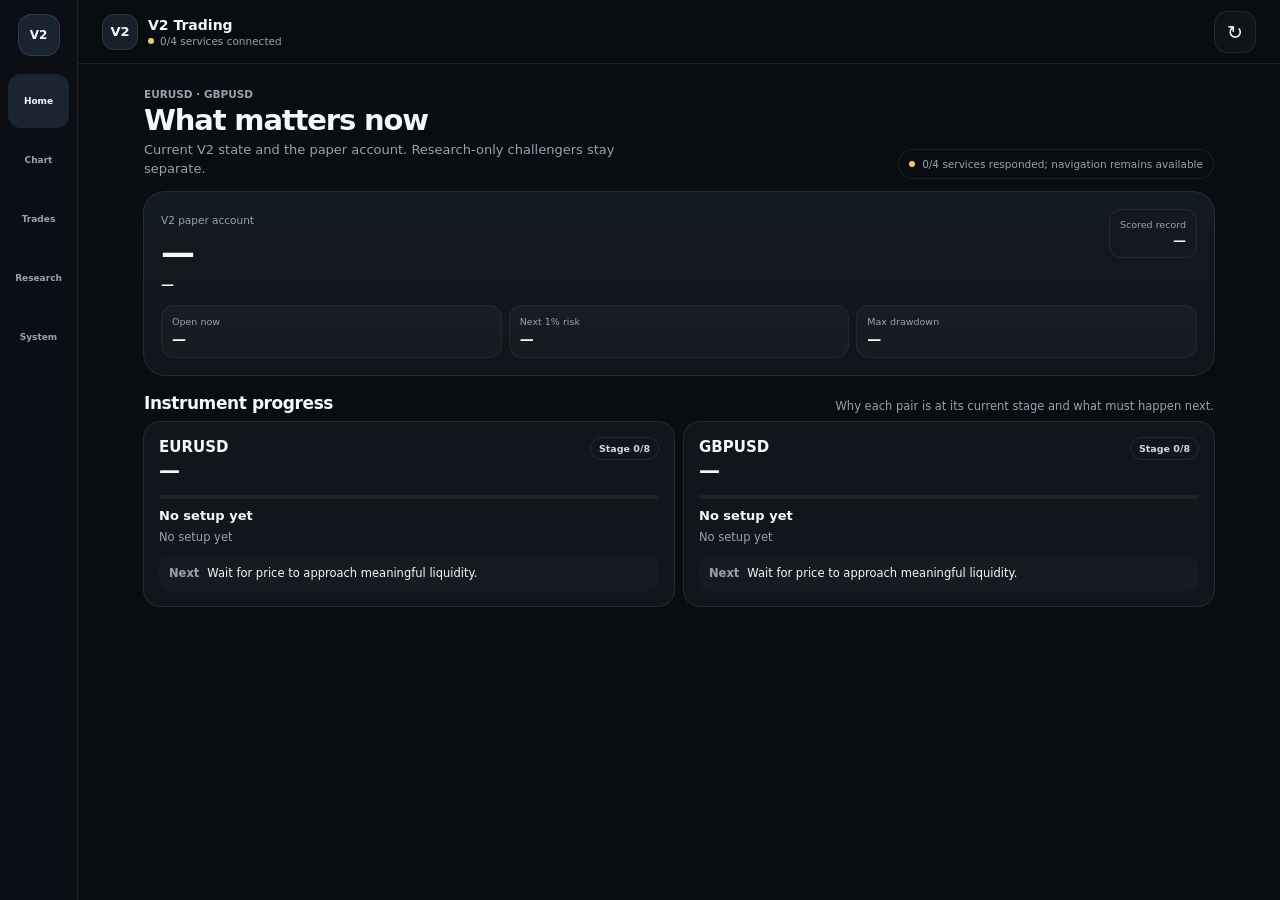
==== web/app-v3.html @ 28848e50 "Add Trades-first resilient app preview" ====
<!doctype html>
<html lang="en">
<head>
<meta charset="utf-8">
<meta name="viewport" content="width=device-width,initial-scale=1,viewport-fit=cover">
<meta name="theme-color" content="#090c10">
<meta name="description" content="V2 paper-trading research workspace for EURUSD and GBPUSD.">
<title>V2 Trading</title>
<link rel="stylesheet" href="/web/app-v3.css">
</head>
<body>
<div class="app">
<aside class="side"><div class="sideLogo">V2</div><nav class="sideNav"><button class="sideBtn active" data-view="home">Home</button><button class="sideBtn" data-view="chart">Chart</button><button class="sideBtn" data-view="trades">Trades</button><button class="sideBtn" data-view="research">Research</button><button class="sideBtn" data-view="system">System</button></nav></aside>
<div class="main">
<header class="top"><div class="brand"><div class="logo">V2</div><div class="brandText"><b>V2 Trading</b><span><i class="liveDot" id="topDot"></i><span id="topStatus">Connecting live data</span></span></div></div><button class="refresh" id="refresh" type="button" aria-label="Refresh live data">↻</button></header>
<main class="wrap">
<section class="view active" id="home">
  <div class="pageHead"><div><div class="pageKicker">EURUSD · GBPUSD</div><h1>What matters now</h1><p>Current V2 state and the paper account. Research-only challengers stay separate.</p></div><div class="healthPill"><i class="liveDot" id="homeDot"></i><span id="healthText">Live data loading in background</span></div></div>
  <article class="accountHero"><div class="accountTop"><div><small>V2 paper account</small><div class="balance" id="balance">—</div><div class="accountPnl" id="pnl">—</div></div><div class="record"><span>Scored record</span><b id="record">—</b></div></div><div class="accountGrid"><div><span>Open now</span><b id="openNow">—</b></div><div><span>Next 1% risk</span><b id="riskNext">—</b></div><div><span>Max drawdown</span><b id="drawdown">—</b></div></div></article>
  <section class="section"><div class="sectionHead"><h2>Instrument progress</h2><p>Why each pair is at its current stage and what must happen next.</p></div><div class="pairGrid"><article class="pairCard" id="EURUSDHome"><div class="empty">EURUSD loading…</div></article><article class="pairCard" id="GBPUSDHome"><div class="empty">GBPUSD loading…</div></article></div></section>
</section>
<section class="view" id="chart">
  <div class="pageHead"><div><div class="pageKicker">Visual verification</div><h1>Chart</h1><p>TradingView loads only after this tab is opened, so it cannot freeze the rest of the app.</p></div><div class="filters"><button class="filter active" data-chart-pair="EURUSD">EURUSD</button><button class="filter" data-chart-pair="GBPUSD">GBPUSD</button></div></div>
  <div class="chartShell"><div class="chartBar"><b id="chartTitle">EURUSD · 15 minute</b><span>Visual audit only · not broker execution truth</span></div><div id="chartHost" class="chartLoading">Chart is isolated from the V2 interface.</div></div>
</section>
<section class="view" id="trades">
  <div class="pageHead"><div><div class="pageKicker">Paper trading</div><h1>Trades</h1><p>Results first, then timing, setup quality and the exact frozen geometry behind each entry.</p></div></div>
  <div class="tradeSummary"><div><span>Balance</span><b id="tradeBalance">—</b></div><div><span>Realised P&amp;L</span><b id="tradePnl">—</b></div><div><span>Open trades</span><b id="tradeOpen">—</b></div><div><span>Plans waiting</span><b id="plansWaiting">—</b></div></div>
  <section class="section"><div class="sectionHead"><h2>Current instrument progress</h2><p>POI, entry, SL and TP appear once a plan is frozen.</p></div><div class="pairGrid"><article class="pairCard" id="EURUSDTrade"><div class="empty">EURUSD loading…</div></article><article class="pairCard" id="GBPUSDTrade"><div class="empty">GBPUSD loading…</div></article></div></section>
  <section class="section"><div class="journalHead"><div><h2>Trades actually taken</h2><span id="qualitySummary">Quality summary loading…</span></div><div class="filterGroups"><div class="filters"><button class="filter active" data-pair-filter="ALL">All pairs</button><button class="filter" data-pair-filter="EURUSD">EURUSD</button><button class="filter" data-pair-filter="GBPUSD">GBPUSD</button></div><div class="filters"><button class="filter active" data-quality-filter="ALL">All quality</button><button class="filter" data-quality-filter="clean">Clean</button><button class="filter" data-quality-filter="weakened">Weakened</button><button class="filter" data-quality-filter="extended">Extended</button><button class="filter" data-quality-filter="longtail">Long-tail</button></div></div></div><div id="tradeList" class="tradeList"><div class="empty">Trade journal loading in background…</div></div></section>
</section>
<section class="view" id="research">
  <div class="pageHead"><div><div class="pageKicker">Evidence boundary</div><h1>Research</h1><p>V2 baseline stays frozen. V3.4/V3.5 context loads separately and cannot affect navigation or paper P&amp;L.</p></div></div>
  <div class="researchGrid"><article><span>V2 baseline</span><h3>Sweep → BOS → fresh POI → midpoint</h3><p>Canonical paper trades remain at 1% risk with frozen entry, stop and 2.5R target rules.</p></article><article><span>V3.4</span><h3>Market-map context only</h3><p>Higher-timeframe and liquidity context can explain a setup but does not veto V2.</p></article><article><span>V3.5</span><h3>Shadow challenger only</h3><p>Trend-candle and breakout-retest research remains outside the V2 account.</p></article><article><span>Execution</span><h3>Research evidence, not broker fills</h3><p>Public BID/ASK checks can add evidence without rewriting canonical paper results.</p></article></div>
  <div id="researchLive" class="section"><div class="empty">Live V3.5 data will load only when Research is opened.</div></div>
  <section class="section"><div class="sectionHead"><h2>Live baseline state</h2><p>The same V2 state used on Home.</p></div><div class="pairGrid"><article class="pairCard" id="EURUSDResearch"><div class="empty">EURUSD loading…</div></article><article class="pairCard" id="GBPUSDResearch"><div class="empty">GBPUSD loading…</div></article></div></section>
</section>
<section class="view" id="system">
  <div class="pageHead"><div><div class="pageKicker">Reliability</div><h1>System</h1><p>Navigation is local. Each live service has a timeout and may fail independently.</p></div></div>
  <div id="services" class="services"><div class="service"><span>UI + navigation</span><b class="ok">READY</b></div><div class="service"><span>Live services</span><b>Checking…</b></div></div>
  <a class="fallback" href="/web/recovery-stable">Open stable recovery fallback</a>
</section>
</main>
<nav class="bottom"><button class="nav active" data-view="home">Home</button><button class="nav" data-view="chart">Chart</button><button class="nav" data-view="trades">Trades</button><button class="nav" data-view="research">Research</button><button class="nav" data-view="system">System</button></nav>
</div></div>
<script>
(()=>{const $$=s=>[...document.querySelectorAll(s)];function view(id){$$('.view').forEach(v=>v.classList.toggle('active',v.id===id));$$('[data-view]').forEach(b=>b.classList.toggle('active',b.dataset.view===id));window.scrollTo(0,0);window.dispatchEvent(new CustomEvent('v2:view',{detail:{id}}))}$$('[data-view]').forEach(b=>b.addEventListener('click',()=>view(b.dataset.view)));window.v2SetView=view})();
</script>
<script defer src="/web/app-v3.js"></script>
</body>
</html>
---- web/app-v3.css ----
:root{--bg:#090c10;--surface:#11161c;--surface2:#171d25;--line:rgba(255,255,255,.085);--text:#f5f7fa;--muted:#98a2af;--accent:#8dbaff;--accentSoft:rgba(141,186,255,.12);--good:#8ee0b0;--bad:#ffaaa4;--warn:#f1c77a}
*{box-sizing:border-box}html,body{margin:0;min-height:100%;background:var(--bg);color:var(--text);font-family:Inter,system-ui,-apple-system,BlinkMacSystemFont,"Segoe UI",sans-serif;-webkit-font-smoothing:antialiased}button{font:inherit}.app{min-height:100dvh}.side{display:none}.main{min-width:0}.top{position:sticky;top:0;z-index:40;height:64px;display:flex;align-items:center;justify-content:space-between;padding:0 14px;background:rgba(9,12,16,.94);border-bottom:1px solid var(--line);backdrop-filter:blur(18px)}.brand{display:flex;align-items:center;gap:10px}.logo,.sideLogo{display:grid;place-items:center;background:var(--accentSoft);border:1px solid rgba(141,186,255,.16);font-weight:800}.logo{width:36px;height:36px;border-radius:12px;font-size:13px}.brandText b{display:block;font-size:14px}.brandText>span{display:flex;align-items:center;gap:6px;color:var(--muted);font-size:10.5px;margin-top:2px}.liveDot{width:6px;height:6px;border-radius:50%;background:var(--warn);display:inline-block}.liveDot.ok{background:var(--good)}.refresh{width:42px;height:42px;border:1px solid var(--line);border-radius:13px;background:rgba(255,255,255,.035);color:var(--text);cursor:pointer;font-size:19px}.refresh:disabled{opacity:.45}.wrap{width:min(1120px,100%);margin:auto;padding:16px 13px 92px}.view{display:none}.view.active{display:block}.pageHead{display:flex;align-items:end;justify-content:space-between;gap:16px;margin:2px 1px 12px}.pageHead h1{font-size:25px;line-height:1.08;letter-spacing:-.04em;margin:0}.pageHead p{margin:5px 0 0;color:var(--muted);font-size:13px;line-height:1.45;max-width:64ch}.pageKicker{color:var(--muted);font-size:10.5px;font-weight:650;margin-bottom:5px}.healthPill{display:flex;align-items:center;gap:7px;border:1px solid var(--line);border-radius:999px;padding:8px 10px;color:var(--muted);font-size:10.5px;white-space:nowrap}.accountHero{padding:17px;border:1px solid var(--line);border-radius:22px;background:linear-gradient(180deg,#141a21,#10151b)}.accountTop{display:flex;align-items:flex-start;justify-content:space-between;gap:12px}.accountHero small{color:var(--muted);font-size:10.5px}.balance{font-size:34px;font-weight:780;letter-spacing:-.05em;margin-top:4px}.accountPnl{font-size:13px;font-weight:700;margin-top:5px}.good{color:var(--good)!important}.bad{color:var(--bad)!important}.record{padding:9px 10px;border:1px solid var(--line);border-radius:12px;text-align:right}.record span,.accountGrid span,.tradeSummary span{display:block;color:var(--muted);font-size:9.5px}.record b{display:block;font-size:13px;margin-top:3px}.accountGrid,.tradeSummary{display:grid;grid-template-columns:repeat(3,1fr);gap:7px;margin-top:13px}.tradeSummary{grid-template-columns:repeat(4,1fr);margin-top:0}.accountGrid>div,.tradeSummary>div{padding:10px;border:1px solid rgba(255,255,255,.055);border-radius:13px;background:rgba(255,255,255,.028)}.accountGrid b,.tradeSummary b{display:block;margin-top:4px;font-size:14px}.section{margin-top:17px}.sectionHead,.journalHead{display:flex;align-items:end;justify-content:space-between;gap:14px;margin:0 1px 8px}.sectionHead h2,.journalHead h2{font-size:17px;letter-spacing:-.025em;margin:0}.sectionHead p,.journalHead>div>span{margin:0;color:var(--muted);font-size:11.5px}.pairGrid,.researchGrid,.services{display:grid;grid-template-columns:1fr 1fr;gap:8px}.pairCard,.researchGrid article,.service{border:1px solid var(--line);border-radius:17px;background:var(--surface)}.pairCard{padding:15px}.pairTop{display:flex;justify-content:space-between;gap:10px;align-items:flex-start}.pairTop strong{font-size:15px}.pairPrice{font-size:21px;font-weight:680;letter-spacing:-.025em;margin-top:3px;font-variant-numeric:tabular-nums}.stageBadge{font-size:9.5px;font-weight:700;color:#d3d8df;padding:5px 8px;border-radius:999px;border:1px solid var(--line);white-space:nowrap}.stageBadge.active{background:var(--accentSoft);border-color:rgba(141,186,255,.2)}.stageTrack{height:4px;border-radius:999px;background:rgba(255,255,255,.055);overflow:hidden;margin:12px 0 9px}.stageTrack i{display:block;height:100%;background:var(--accent)}.stageName{font-size:13px;font-weight:700}.pairCard p{color:var(--muted);font-size:11.5px;line-height:1.48;margin:6px 0 0}.next{display:grid;grid-template-columns:auto 1fr;gap:8px;margin-top:10px;padding:9px 10px;border-radius:12px;background:rgba(255,255,255,.025);font-size:11.5px;line-height:1.45}.next b{color:var(--muted)}.levels{display:grid;grid-template-columns:repeat(4,minmax(0,1fr));gap:6px;margin-top:10px;padding-top:10px;border-top:1px solid var(--line)}.levels>div{padding:8px;border-radius:10px;background:rgba(255,255,255,.025);min-width:0}.levels span,.detailGrid span,.timeline span,.geometry span{display:block;color:var(--muted);font-size:8.5px;text-transform:uppercase;letter-spacing:.04em}.levels b,.detailGrid b,.timeline b,.geometry b{display:block;font-size:10.5px;margin-top:3px;overflow:hidden;text-overflow:ellipsis;white-space:nowrap}.filters{display:flex;gap:6px;overflow:auto}.filter{border:1px solid var(--line);background:rgba(255,255,255,.025);color:var(--muted);border-radius:999px;padding:7px 10px;font-size:10.5px;font-weight:650;white-space:nowrap;cursor:pointer}.filter.active{background:var(--accentSoft);border-color:rgba(141,186,255,.22);color:var(--text)}.filterGroups{display:grid;gap:6px;justify-items:end}.tradeList{display:grid;gap:8px}.tradeCard{border:1px solid var(--line);border-radius:17px;background:var(--surface);overflow:hidden}.tradeCard>summary{list-style:none;cursor:pointer;display:grid;grid-template-columns:minmax(0,1.2fr) minmax(150px,.75fr) auto;gap:12px;align-items:center;padding:13px 14px}.tradeCard>summary::-webkit-details-marker{display:none}.tradeTitle{display:flex;align-items:center;gap:6px;flex-wrap:wrap}.tradeTitle strong{font-size:13.5px}.direction{padding:3px 6px;border-radius:7px;background:rgba(255,255,255,.05);font-size:8.5px;font-weight:750}.qchip{padding:3px 6px;border-radius:999px;font-size:8.5px;font-weight:700;border:1px solid var(--line);color:var(--muted)}.qchip.clean{color:var(--good);background:rgba(142,224,176,.08)}.qchip.weakened{color:var(--warn);background:rgba(241,199,122,.08)}.qchip.extended{color:#b7c9e8;background:rgba(141,186,255,.08)}.qchip.longtail{color:#ddb6ff;background:rgba(201,141,255,.08)}.tradeWhen{margin-top:5px;color:var(--muted);font-size:10.5px}.tradeDur{display:flex;gap:12px}.tradeDur span{color:var(--muted);font-size:9px}.tradeDur b{display:block;color:var(--text);font-size:10.5px;margin-top:3px}.tradeResult{text-align:right;font-size:17px;font-weight:780;white-space:nowrap}.tradeResult small{display:block;margin-top:3px;color:var(--muted);font-size:9.5px;font-weight:600}.tradeBody{padding:12px 13px 13px;border-top:1px solid var(--line);background:rgba(0,0,0,.08)}.timeline,.geometry{display:grid;grid-template-columns:1fr auto 1fr auto 1fr;gap:8px;align-items:center;padding:9px 10px;border-radius:12px;background:rgba(255,255,255,.025)}.geometry{grid-template-columns:1.2fr auto 1fr auto .9fr auto .9fr;margin-top:7px}.timeline i,.geometry i{font-style:normal;color:var(--muted);font-size:11px}.detailGrid{display:grid;grid-template-columns:repeat(6,1fr);gap:6px;margin-top:7px}.detailGrid>div{padding:8px;border-radius:10px;background:rgba(255,255,255,.025);min-width:0}.qualityNote{margin-top:8px;color:var(--muted);font-size:10.5px;line-height:1.5}.qualityNote b{color:var(--text)}.empty{padding:20px;border:1px dashed var(--line);border-radius:15px;color:var(--muted);font-size:12px;text-align:center}.chartShell{border:1px solid var(--line);border-radius:18px;overflow:hidden;background:var(--surface)}.chartBar{display:flex;align-items:center;justify-content:space-between;gap:10px;padding:11px 12px;border-bottom:1px solid var(--line)}.chartBar b{font-size:12.5px}.chartBar span{font-size:9.5px;color:var(--muted)}.chartHost,.chartLoading{min-height:420px}.chartLoading{display:grid;place-items:center;color:var(--muted);font-size:12px}.chartFrame{width:100%;height:min(68vh,620px);min-height:420px;border:0;display:block}.researchGrid article{padding:14px}.researchGrid span{font-size:9.5px;color:var(--muted);font-weight:650}.researchGrid h3{font-size:14px;margin:6px 0 5px}.researchGrid p{margin:0;color:var(--muted);font-size:11.5px;line-height:1.5}.researchLiveCard{display:flex;justify-content:space-between;gap:14px;padding:14px;border:1px solid var(--line);border-radius:16px;background:var(--surface)}.researchLiveCard span{color:var(--muted);font-size:9.5px}.researchLiveCard strong{display:block;font-size:14px;margin-top:4px}.researchLiveCard p{color:var(--muted);font-size:11.5px;line-height:1.45;margin:5px 0 0}.researchFacts{display:grid;grid-template-columns:auto auto;gap:4px 8px;align-content:start}.researchFacts b{font-size:11px}.researchFacts span{font-size:9px}.service{display:flex;align-items:center;justify-content:space-between;gap:10px;padding:12px}.service span{font-size:11px}.service b{font-size:10px;color:var(--muted)}.service b.ok{color:var(--good)}.service b.bad{color:var(--bad)}.fallback{display:block;margin-top:12px;padding:11px 12px;text-align:center;text-decoration:none;color:#d3d8df;border:1px solid var(--line);border-radius:13px;background:rgba(255,255,255,.025);font-size:11.5px}.bottom{position:fixed;z-index:50;left:0;right:0;bottom:0;display:grid;grid-template-columns:repeat(5,1fr);padding:7px 7px calc(7px + env(safe-area-inset-bottom));background:rgba(9,12,16,.97);border-top:1px solid var(--line)}.nav{min-height:49px;border:0;border-radius:12px;background:transparent;color:var(--muted);font-size:10px;font-weight:650}.nav.active{background:var(--accentSoft);color:var(--text)}
@media(max-width:720px){.pageHead{display:block}.healthPill{display:inline-flex;margin-top:8px}.pairGrid,.researchGrid,.services{grid-template-columns:1fr}.sectionHead,.journalHead{display:block}.sectionHead p{margin-top:3px}.journalHead>div>span{display:block;margin-top:3px}.filterGroups{justify-items:start;margin-top:8px}.tradeSummary{grid-template-columns:repeat(2,1fr)}.levels{grid-template-columns:repeat(2,1fr)}.tradeCard>summary{grid-template-columns:minmax(0,1fr) auto;gap:8px}.tradeDur{grid-column:1/-1;grid-row:2}.tradeResult{grid-column:2;grid-row:1}.timeline{grid-template-columns:1fr auto 1fr auto 1fr}.geometry{grid-template-columns:1fr 1fr;gap:6px}.geometry i{display:none}.detailGrid{grid-template-columns:repeat(2,1fr)}.accountGrid{grid-template-columns:repeat(3,1fr)}.researchLiveCard{display:block}.researchFacts{margin-top:10px}.chartFrame,.chartHost,.chartLoading{min-height:380px;height:62vh}}
@media(min-width:900px){.app{display:grid;grid-template-columns:78px minmax(0,1fr)}.side{display:flex;position:sticky;top:0;height:100dvh;flex-direction:column;align-items:center;padding:14px 8px;border-right:1px solid var(--line);background:rgba(12,16,21,.96)}.sideLogo{width:42px;height:42px;border-radius:14px;font-size:12px;margin-bottom:18px}.sideNav{display:grid;gap:5px;width:100%}.sideBtn{min-height:54px;border:0;border-radius:13px;background:transparent;color:var(--muted);font-size:9px;font-weight:650}.sideBtn.active{background:var(--accentSoft);color:var(--text)}.bottom{display:none}.top{padding:0 24px}.wrap{padding:22px 24px 38px}.pageHead h1{font-size:29px}}
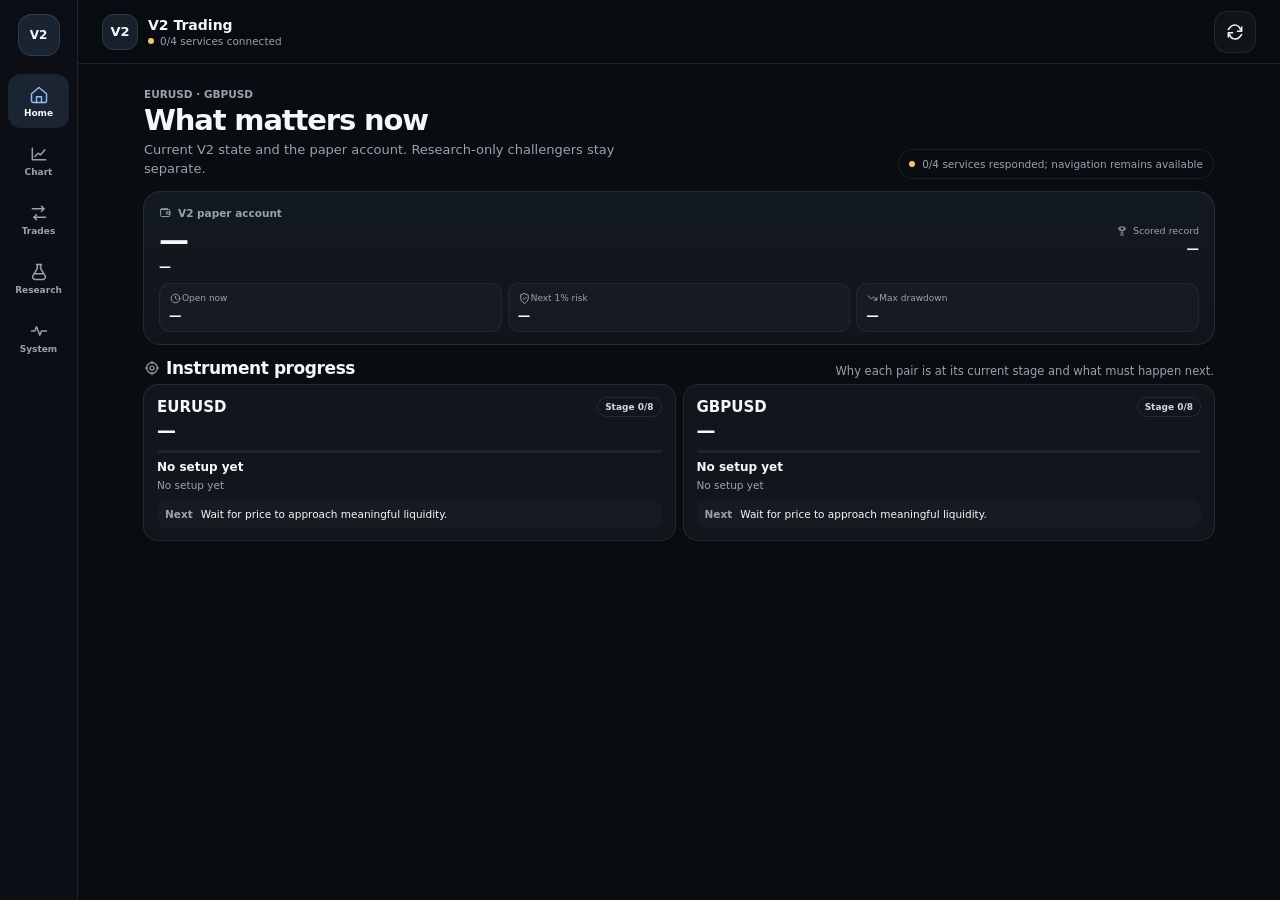
==== commit c98092e3: "Add local SVG icon system and compact overview structure" ====
--- a/web/app-v3.html
+++ b/web/app-v3.html
@@ -7,17 +7,41 @@
 <meta name="description" content="V2 paper-trading research workspace for EURUSD and GBPUSD.">
 <title>V2 Trading</title>
 <link rel="stylesheet" href="/web/app-v3.css">
+<link rel="stylesheet" href="/web/app-polish-v1.css">
 </head>
 <body>
+<svg class="uiSprite" aria-hidden="true">
+  <symbol id="i-home" viewBox="0 0 24 24"><path d="M3 10.5 12 3l9 7.5v8.25A2.25 2.25 0 0 1 18.75 21H5.25A2.25 2.25 0 0 1 3 18.75Z"/><path d="M9 21v-7h6v7"/></symbol>
+  <symbol id="i-chart" viewBox="0 0 24 24"><path d="M4 5v14h16"/><path d="m7 15 4-4 3 2 5-6"/></symbol>
+  <symbol id="i-trades" viewBox="0 0 24 24"><path d="M4 7h14"/><path d="m15 4 3 3-3 3"/><path d="M20 17H6"/><path d="m9 14-3 3 3 3"/></symbol>
+  <symbol id="i-research" viewBox="0 0 24 24"><path d="M9 3h6"/><path d="M10 3v5l-5.2 8.4A3 3 0 0 0 7.35 21h9.3a3 3 0 0 0 2.55-4.6L14 8V3"/><path d="M7.5 14h9"/></symbol>
+  <symbol id="i-system" viewBox="0 0 24 24"><path d="M3 12h4l2-5 4 10 2-5h6"/></symbol>
+  <symbol id="i-refresh" viewBox="0 0 24 24"><path d="M20 6v5h-5"/><path d="M4 18v-5h5"/><path d="M18.5 9A7 7 0 0 0 6.2 6.2L4 9"/><path d="M5.5 15a7 7 0 0 0 12.3 2.8L20 15"/></symbol>
+  <symbol id="i-wallet" viewBox="0 0 24 24"><path d="M4 6.5h14a2 2 0 0 1 2 2v9a2 2 0 0 1-2 2H5a2 2 0 0 1-2-2V7a2 2 0 0 1 2-2h11"/><path d="M15 11h5v4h-5a2 2 0 0 1 0-4Z"/></symbol>
+  <symbol id="i-record" viewBox="0 0 24 24"><path d="M8 4h8v3a4 4 0 0 1-8 0Z"/><path d="M8 6H5v1a4 4 0 0 0 4 4M16 6h3v1a4 4 0 0 1-4 4M12 11v5M9 20h6M10 16h4"/></symbol>
+  <symbol id="i-open" viewBox="0 0 24 24"><circle cx="12" cy="12" r="8"/><path d="M12 8v4l3 2"/></symbol>
+  <symbol id="i-shield" viewBox="0 0 24 24"><path d="m12 3 7 3v5c0 4.5-2.8 7.7-7 10-4.2-2.3-7-5.5-7-10V6Z"/><path d="m9.5 12 1.7 1.7 3.6-3.9"/></symbol>
+  <symbol id="i-down" viewBox="0 0 24 24"><path d="m4 7 6 6 4-4 6 6"/><path d="M20 10v5h-5"/></symbol>
+  <symbol id="i-target" viewBox="0 0 24 24"><circle cx="12" cy="12" r="8"/><circle cx="12" cy="12" r="3"/><path d="M12 2v3M12 19v3M2 12h3M19 12h3"/></symbol>
+  <symbol id="i-profit" viewBox="0 0 24 24"><path d="m4 17 6-6 4 4 6-7"/><path d="M16 8h4v4"/></symbol>
+  <symbol id="i-hourglass" viewBox="0 0 24 24"><path d="M7 3h10M7 21h10"/><path d="M8 3c0 4 2 5 4 7-2 2-4 3-4 7M16 3c0 4-2 5-4 7 2 2 4 3 4 7"/></symbol>
+  <symbol id="i-external" viewBox="0 0 24 24"><path d="M14 5h5v5M19 5l-8 8"/><path d="M10 6H6a2 2 0 0 0-2 2v10a2 2 0 0 0 2 2h10a2 2 0 0 0 2-2v-4"/></symbol>
+</svg>
 <div class="app">
-<aside class="side"><div class="sideLogo">V2</div><nav class="sideNav"><button class="sideBtn active" data-view="home">Home</button><button class="sideBtn" data-view="chart">Chart</button><button class="sideBtn" data-view="trades">Trades</button><button class="sideBtn" data-view="research">Research</button><button class="sideBtn" data-view="system">System</button></nav></aside>
+<aside class="side"><div class="sideLogo">V2</div><nav class="sideNav">
+  <button class="sideBtn active" data-view="home"><svg class="uiIcon" aria-hidden="true"><use href="#i-home"/></svg><span class="sideLabel">Home</span></button>
+  <button class="sideBtn" data-view="chart"><svg class="uiIcon" aria-hidden="true"><use href="#i-chart"/></svg><span class="sideLabel">Chart</span></button>
+  <button class="sideBtn" data-view="trades"><svg class="uiIcon" aria-hidden="true"><use href="#i-trades"/></svg><span class="sideLabel">Trades</span></button>
+  <button class="sideBtn" data-view="research"><svg class="uiIcon" aria-hidden="true"><use href="#i-research"/></svg><span class="sideLabel">Research</span></button>
+  <button class="sideBtn" data-view="system"><svg class="uiIcon" aria-hidden="true"><use href="#i-system"/></svg><span class="sideLabel">System</span></button>
+</nav></aside>
 <div class="main">
-<header class="top"><div class="brand"><div class="logo">V2</div><div class="brandText"><b>V2 Trading</b><span><i class="liveDot" id="topDot"></i><span id="topStatus">Connecting live data</span></span></div></div><button class="refresh" id="refresh" type="button" aria-label="Refresh live data">↻</button></header>
+<header class="top"><div class="brand"><div class="logo">V2</div><div class="brandText"><b>V2 Trading</b><span><i class="liveDot" id="topDot"></i><span id="topStatus">Connecting live data</span></span></div></div><button class="refresh" id="refresh" type="button" aria-label="Refresh live data"><svg class="uiIcon" aria-hidden="true"><use href="#i-refresh"/></svg></button></header>
 <main class="wrap">
 <section class="view active" id="home">
   <div class="pageHead"><div><div class="pageKicker">EURUSD · GBPUSD</div><h1>What matters now</h1><p>Current V2 state and the paper account. Research-only challengers stay separate.</p></div><div class="healthPill"><i class="liveDot" id="homeDot"></i><span id="healthText">Live data loading in background</span></div></div>
-  <article class="accountHero"><div class="accountTop"><div><small>V2 paper account</small><div class="balance" id="balance">—</div><div class="accountPnl" id="pnl">—</div></div><div class="record"><span>Scored record</span><b id="record">—</b></div></div><div class="accountGrid"><div><span>Open now</span><b id="openNow">—</b></div><div><span>Next 1% risk</span><b id="riskNext">—</b></div><div><span>Max drawdown</span><b id="drawdown">—</b></div></div></article>
-  <section class="section"><div class="sectionHead"><h2>Instrument progress</h2><p>Why each pair is at its current stage and what must happen next.</p></div><div class="pairGrid"><article class="pairCard" id="EURUSDHome"><div class="empty">EURUSD loading…</div></article><article class="pairCard" id="GBPUSDHome"><div class="empty">GBPUSD loading…</div></article></div></section>
+  <article class="accountHero"><div class="accountTop"><div><div class="accountLabel"><svg class="uiIcon" aria-hidden="true"><use href="#i-wallet"/></svg><span>V2 paper account</span></div><div class="balance" id="balance">—</div><div class="accountPnl" id="pnl">—</div></div><div class="record"><span><svg class="uiIcon" aria-hidden="true"><use href="#i-record"/></svg>Scored record</span><b id="record">—</b></div></div><div class="accountGrid"><div><span class="metricLabel"><svg class="uiIcon" aria-hidden="true"><use href="#i-open"/></svg>Open now</span><b id="openNow">—</b></div><div><span class="metricLabel"><svg class="uiIcon" aria-hidden="true"><use href="#i-shield"/></svg>Next 1% risk</span><b id="riskNext">—</b></div><div><span class="metricLabel"><svg class="uiIcon" aria-hidden="true"><use href="#i-down"/></svg>Max drawdown</span><b id="drawdown">—</b></div></div></article>
+  <section class="section"><div class="sectionHead"><h2 class="sectionTitle"><svg class="uiIcon" aria-hidden="true"><use href="#i-target"/></svg>Instrument progress</h2><p>Why each pair is at its current stage and what must happen next.</p></div><div class="pairGrid"><article class="pairCard" id="EURUSDHome"><div class="empty">EURUSD loading…</div></article><article class="pairCard" id="GBPUSDHome"><div class="empty">GBPUSD loading…</div></article></div></section>
 </section>
 <section class="view" id="chart">
   <div class="pageHead"><div><div class="pageKicker">Visual verification</div><h1>Chart</h1><p>TradingView loads only after this tab is opened, so it cannot freeze the rest of the app.</p></div><div class="filters"><button class="filter active" data-chart-pair="EURUSD">EURUSD</button><button class="filter" data-chart-pair="GBPUSD">GBPUSD</button></div></div>
@@ -25,27 +49,42 @@
 </section>
 <section class="view" id="trades">
   <div class="pageHead"><div><div class="pageKicker">Paper trading</div><h1>Trades</h1><p>Results first, then timing, setup quality and the exact frozen geometry behind each entry.</p></div></div>
-  <div class="tradeSummary"><div><span>Balance</span><b id="tradeBalance">—</b></div><div><span>Realised P&amp;L</span><b id="tradePnl">—</b></div><div><span>Open trades</span><b id="tradeOpen">—</b></div><div><span>Plans waiting</span><b id="plansWaiting">—</b></div></div>
-  <section class="section"><div class="sectionHead"><h2>Current instrument progress</h2><p>POI, entry, SL and TP appear once a plan is frozen.</p></div><div class="pairGrid"><article class="pairCard" id="EURUSDTrade"><div class="empty">EURUSD loading…</div></article><article class="pairCard" id="GBPUSDTrade"><div class="empty">GBPUSD loading…</div></article></div></section>
-  <section class="section"><div class="journalHead"><div><h2>Trades actually taken</h2><span id="qualitySummary">Quality summary loading…</span></div><div class="filterGroups"><div class="filters"><button class="filter active" data-pair-filter="ALL">All pairs</button><button class="filter" data-pair-filter="EURUSD">EURUSD</button><button class="filter" data-pair-filter="GBPUSD">GBPUSD</button></div><div class="filters"><button class="filter active" data-quality-filter="ALL">All quality</button><button class="filter" data-quality-filter="clean">Clean</button><button class="filter" data-quality-filter="weakened">Weakened</button><button class="filter" data-quality-filter="extended">Extended</button><button class="filter" data-quality-filter="longtail">Long-tail</button></div></div></div><div id="tradeList" class="tradeList"><div class="empty">Trade journal loading in background…</div></div></section>
+  <div class="tradeSummary"><div><span class="metricLabel"><svg class="uiIcon" aria-hidden="true"><use href="#i-wallet"/></svg>Balance</span><b id="tradeBalance">—</b></div><div><span class="metricLabel"><svg class="uiIcon" aria-hidden="true"><use href="#i-profit"/></svg>Realised P&amp;L</span><b id="tradePnl">—</b></div><div><span class="metricLabel"><svg class="uiIcon" aria-hidden="true"><use href="#i-open"/></svg>Open trades</span><b id="tradeOpen">—</b></div><div><span class="metricLabel"><svg class="uiIcon" aria-hidden="true"><use href="#i-hourglass"/></svg>Plans waiting</span><b id="plansWaiting">—</b></div></div>
+  <section class="section"><div class="sectionHead"><h2 class="sectionTitle"><svg class="uiIcon" aria-hidden="true"><use href="#i-target"/></svg>Current instrument progress</h2><p>POI, entry, SL and TP appear once a plan is frozen.</p></div><div class="pairGrid"><article class="pairCard" id="EURUSDTrade"><div class="empty">EURUSD loading…</div></article><article class="pairCard" id="GBPUSDTrade"><div class="empty">GBPUSD loading…</div></article></div></section>
+  <section class="section"><div class="journalHead"><div><h2 class="sectionTitle"><svg class="uiIcon" aria-hidden="true"><use href="#i-trades"/></svg>Trades actually taken</h2><span id="qualitySummary">Quality summary loading…</span></div><div class="filterGroups"><div class="filters"><button class="filter active" data-pair-filter="ALL">All pairs</button><button class="filter" data-pair-filter="EURUSD">EURUSD</button><button class="filter" data-pair-filter="GBPUSD">GBPUSD</button></div><div class="filters"><button class="filter active" data-quality-filter="ALL">All quality</button><button class="filter" data-quality-filter="clean">Clean</button><button class="filter" data-quality-filter="weakened">Weakened</button><button class="filter" data-quality-filter="extended">Extended</button><button class="filter" data-quality-filter="longtail">Long-tail</button></div></div></div><div id="tradeList" class="tradeList"><div class="empty">Trade journal loading in background…</div></div></section>
 </section>
 <section class="view" id="research">
   <div class="pageHead"><div><div class="pageKicker">Evidence boundary</div><h1>Research</h1><p>V2 baseline stays frozen. V3.4/V3.5 context loads separately and cannot affect navigation or paper P&amp;L.</p></div></div>
-  <div class="researchGrid"><article><span>V2 baseline</span><h3>Sweep → BOS → fresh POI → midpoint</h3><p>Canonical paper trades remain at 1% risk with frozen entry, stop and 2.5R target rules.</p></article><article><span>V3.4</span><h3>Market-map context only</h3><p>Higher-timeframe and liquidity context can explain a setup but does not veto V2.</p></article><article><span>V3.5</span><h3>Shadow challenger only</h3><p>Trend-candle and breakout-retest research remains outside the V2 account.</p></article><article><span>Execution</span><h3>Research evidence, not broker fills</h3><p>Public BID/ASK checks can add evidence without rewriting canonical paper results.</p></article></div>
+  <div class="researchGrid"><article><svg class="uiIcon cardIcon" aria-hidden="true"><use href="#i-target"/></svg><span>V2 baseline</span><h3>Sweep → BOS → fresh POI → midpoint</h3><p>Canonical paper trades remain at 1% risk with frozen entry, stop and 2.5R target rules.</p></article><article><svg class="uiIcon cardIcon" aria-hidden="true"><use href="#i-chart"/></svg><span>V3.4</span><h3>Market-map context only</h3><p>Higher-timeframe and liquidity context can explain a setup but does not veto V2.</p></article><article><svg class="uiIcon cardIcon" aria-hidden="true"><use href="#i-research"/></svg><span>V3.5</span><h3>Shadow challenger only</h3><p>Trend-candle and breakout-retest research remains outside the V2 account.</p></article><article><svg class="uiIcon cardIcon" aria-hidden="true"><use href="#i-system"/></svg><span>Execution</span><h3>Research evidence, not broker fills</h3><p>Public BID/ASK checks can add evidence without rewriting canonical paper results.</p></article></div>
   <div id="researchLive" class="section"><div class="empty">Live V3.5 data will load only when Research is opened.</div></div>
-  <section class="section"><div class="sectionHead"><h2>Live baseline state</h2><p>The same V2 state used on Home.</p></div><div class="pairGrid"><article class="pairCard" id="EURUSDResearch"><div class="empty">EURUSD loading…</div></article><article class="pairCard" id="GBPUSDResearch"><div class="empty">GBPUSD loading…</div></article></div></section>
+  <section class="section"><div class="sectionHead"><h2 class="sectionTitle"><svg class="uiIcon" aria-hidden="true"><use href="#i-system"/></svg>Live baseline state</h2><p>The same V2 state used on Home.</p></div><div class="pairGrid"><article class="pairCard" id="EURUSDResearch"><div class="empty">EURUSD loading…</div></article><article class="pairCard" id="GBPUSDResearch"><div class="empty">GBPUSD loading…</div></article></div></section>
 </section>
 <section class="view" id="system">
-  <div class="pageHead"><div><div class="pageKicker">Reliability</div><h1>System</h1><p>Navigation is local. Each live service has a timeout and may fail independently.</p></div></div>
+  <div class="pageHead"><div><div class="pageKicker">Reliability</div><h1>System</h1><p>Navigation is local. Core data refreshes about once a minute while this tab is open or visible; health checks refresh every 30 seconds and cannot change trading decisions.</p></div></div>
   <div id="services" class="services"><div class="service"><span>UI + navigation</span><b class="ok">READY</b></div><div class="service"><span>Live services</span><b>Checking…</b></div></div>
-  <a class="fallback" href="/web/recovery-stable">Open stable recovery fallback</a>
+  <a class="fallback" href="/web/recovery-stable"><svg class="uiIcon" aria-hidden="true"><use href="#i-external"/></svg>Open stable recovery fallback</a>
 </section>
 </main>
-<nav class="bottom"><button class="nav active" data-view="home">Home</button><button class="nav" data-view="chart">Chart</button><button class="nav" data-view="trades">Trades</button><button class="nav" data-view="research">Research</button><button class="nav" data-view="system">System</button></nav>
+<nav class="bottom">
+  <button class="nav active" data-view="home"><svg class="uiIcon" aria-hidden="true"><use href="#i-home"/></svg><span class="navLabel">Home</span></button>
+  <button class="nav" data-view="chart"><svg class="uiIcon" aria-hidden="true"><use href="#i-chart"/></svg><span class="navLabel">Chart</span></button>
+  <button class="nav" data-view="trades"><svg class="uiIcon" aria-hidden="true"><use href="#i-trades"/></svg><span class="navLabel">Trades</span></button>
+  <button class="nav" data-view="research"><svg class="uiIcon" aria-hidden="true"><use href="#i-research"/></svg><span class="navLabel">Research</span></button>
+  <button class="nav" data-view="system"><svg class="uiIcon" aria-hidden="true"><use href="#i-system"/></svg><span class="navLabel">System</span></button>
+</nav>
 </div></div>
 <script>
-(()=>{const $$=s=>[...document.querySelectorAll(s)];function view(id){$$('.view').forEach(v=>v.classList.toggle('active',v.id===id));$$('[data-view]').forEach(b=>b.classList.toggle('active',b.dataset.view===id));window.scrollTo(0,0);window.dispatchEvent(new CustomEvent('v2:view',{detail:{id}}))}$$('[data-view]').forEach(b=>b.addEventListener('click',()=>view(b.dataset.view)));window.v2SetView=view})();
+(()=>{
+window.__v2BrowserErrors=[];
+const record=(kind,data)=>{window.__v2BrowserErrors.push({kind,at:new Date().toISOString(),...data});window.__v2BrowserErrors=window.__v2BrowserErrors.slice(-20);window.dispatchEvent(new CustomEvent('v2:browser-error'))};
+window.addEventListener('error',e=>record('error',{message:e.message||'Resource or script error',source:e.filename||'',line:e.lineno||null}));
+window.addEventListener('unhandledrejection',e=>record('promise',{message:String(e.reason?.message||e.reason||'Unhandled promise rejection')}));
+const $$=s=>[...document.querySelectorAll(s)];
+function view(id){$$('.view').forEach(v=>v.classList.toggle('active',v.id===id));$$('[data-view]').forEach(b=>b.classList.toggle('active',b.dataset.view===id));window.scrollTo(0,0);window.dispatchEvent(new CustomEvent('v2:view',{detail:{id}}))}
+$$('[data-view]').forEach(b=>b.addEventListener('click',()=>view(b.dataset.view)));window.v2SetView=view;
+})();
 </script>
 <script defer src="/web/app-v3.js"></script>
+<script defer src="/web/app-health.js"></script>
 </body>
 </html>
--- a/web/app-polish-v1.css
+++ b/web/app-polish-v1.css
@@ -0,0 +1,22 @@
+.uiSprite{position:absolute;width:0;height:0;overflow:hidden;pointer-events:none}.uiIcon{width:18px;height:18px;display:inline-block;flex:0 0 auto;fill:none;stroke:currentColor;stroke-width:1.8;stroke-linecap:round;stroke-linejoin:round;vertical-align:middle}.nav .uiIcon,.sideBtn .uiIcon{width:19px;height:19px}.refresh{display:grid;place-items:center}.refresh .uiIcon{width:20px;height:20px}.nav,.sideBtn{display:flex;align-items:center;justify-content:center;gap:4px}.nav{flex-direction:column}.sideBtn{flex-direction:column}.navLabel,.sideLabel{display:block;line-height:1}.metricLabel,.accountLabel,.sectionTitle{display:flex;align-items:center;gap:6px}.metricLabel .uiIcon,.accountLabel .uiIcon{width:13px;height:13px}.sectionTitle .uiIcon{width:16px;height:16px;color:var(--muted)}
+
+/* Compact paper-account overview: balance first, supporting metrics second. */
+#home .accountHero{padding:14px 15px 12px;border-radius:18px;background:linear-gradient(180deg,#131920,#10151b)}#home .accountTop{align-items:center}#home .accountLabel{color:var(--muted);font-size:10.5px;font-weight:650}#home .balance{font-size:30px;margin-top:3px}#home .accountPnl{font-size:12px;margin-top:3px}#home .record{padding:0;border:0;background:transparent;min-width:92px}#home .record span{display:flex;align-items:center;justify-content:flex-end;gap:5px}#home .record span .uiIcon{width:12px;height:12px}#home .record b{font-size:12.5px;margin-top:4px}#home .accountGrid{gap:6px;margin-top:9px}#home .accountGrid>div{padding:8px 9px;border-radius:11px;background:rgba(255,255,255,.022)}#home .accountGrid span{font-size:9px}#home .accountGrid b{font-size:12.5px;margin-top:3px}
+
+/* Give the instruments visual priority on the overview. */
+#home .section{margin-top:13px}#home .sectionHead{margin-bottom:6px}#home .pairGrid{gap:7px}#home .pairCard{padding:12px 13px;border-radius:15px}#home .pairPrice{font-size:19px}#home .stageTrack{height:3px;margin:9px 0 7px}#home .stageName{font-size:12px}#home .pairCard p{font-size:10.5px;line-height:1.4;margin-top:4px;display:-webkit-box;-webkit-box-orient:vertical;-webkit-line-clamp:2;overflow:hidden}#home .next{margin-top:7px;padding:7px 8px;border-radius:10px;font-size:10.5px;line-height:1.35}#home .stageBadge{padding:4px 7px;font-size:9px}
+
+/* Icon-led summary labels elsewhere, without increasing card height. */
+.tradeSummary .metricLabel{gap:5px}.tradeSummary .metricLabel .uiIcon{width:12px;height:12px}.researchGrid .cardIcon{width:18px;height:18px;color:var(--muted);margin-bottom:7px}.fallback{display:flex;align-items:center;justify-content:center;gap:7px}.fallback .uiIcon{width:15px;height:15px}
+
+@media(max-width:720px){
+  .top{height:58px;padding:0 12px}.logo{width:33px;height:33px;border-radius:11px}.refresh{width:38px;height:38px;border-radius:12px}.wrap{padding:11px 11px 84px}
+  #home .pageHead{margin:0 1px 8px}#home .pageHead h1{font-size:22px}#home .pageHead p{display:none}#home .pageKicker{font-size:9.5px;margin-bottom:3px}#home .healthPill{display:none}
+  #home .accountHero{padding:11px 12px 9px;border-radius:16px}#home .accountLabel{font-size:9.5px}#home .balance{font-size:26px;margin-top:1px}#home .accountPnl{font-size:10.5px;margin-top:2px}#home .record{min-width:84px}#home .record span{font-size:8.5px}#home .record b{font-size:11.5px;margin-top:2px}
+  #home .accountGrid{gap:5px;margin-top:7px}#home .accountGrid>div{padding:6px 6px;border-radius:9px}#home .accountGrid span{font-size:8px;white-space:nowrap}#home .accountGrid b{font-size:11px;margin-top:2px}
+  #home .section{margin-top:11px}#home .sectionHead{display:flex;align-items:center;justify-content:space-between;margin-bottom:5px}#home .sectionHead h2{font-size:14px}#home .sectionHead p{display:none}#home .pairGrid{gap:6px}#home .pairCard{padding:10px 11px;border-radius:14px}#home .pairTop strong{font-size:13px}#home .pairPrice{font-size:17px;margin-top:1px}#home .stageBadge{font-size:8px;padding:3px 6px}#home .stageTrack{margin:7px 0 5px}#home .stageName{font-size:11px}#home .pairCard p{font-size:9.5px;line-height:1.35;margin-top:2px;-webkit-line-clamp:1}#home .next{display:flex;align-items:baseline;gap:6px;margin-top:5px;padding:5px 7px;font-size:9.5px;line-height:1.25;min-width:0}#home .next span{overflow:hidden;text-overflow:ellipsis;white-space:nowrap}#home .next b{flex:0 0 auto}
+  .bottom{padding-top:5px}.nav{min-height:52px;gap:3px;font-size:9px}.nav .uiIcon{width:18px;height:18px}.nav.active{background:transparent;color:var(--text)}.nav.active .uiIcon{color:var(--accent)}
+}
+
+@media(min-width:721px){#home .pairGrid{grid-template-columns:repeat(2,minmax(0,1fr))}}
+@media(min-width:900px){.sideBtn{gap:4px}.sideBtn .uiIcon{width:20px;height:20px}.sideBtn.active .uiIcon{color:var(--accent)}}
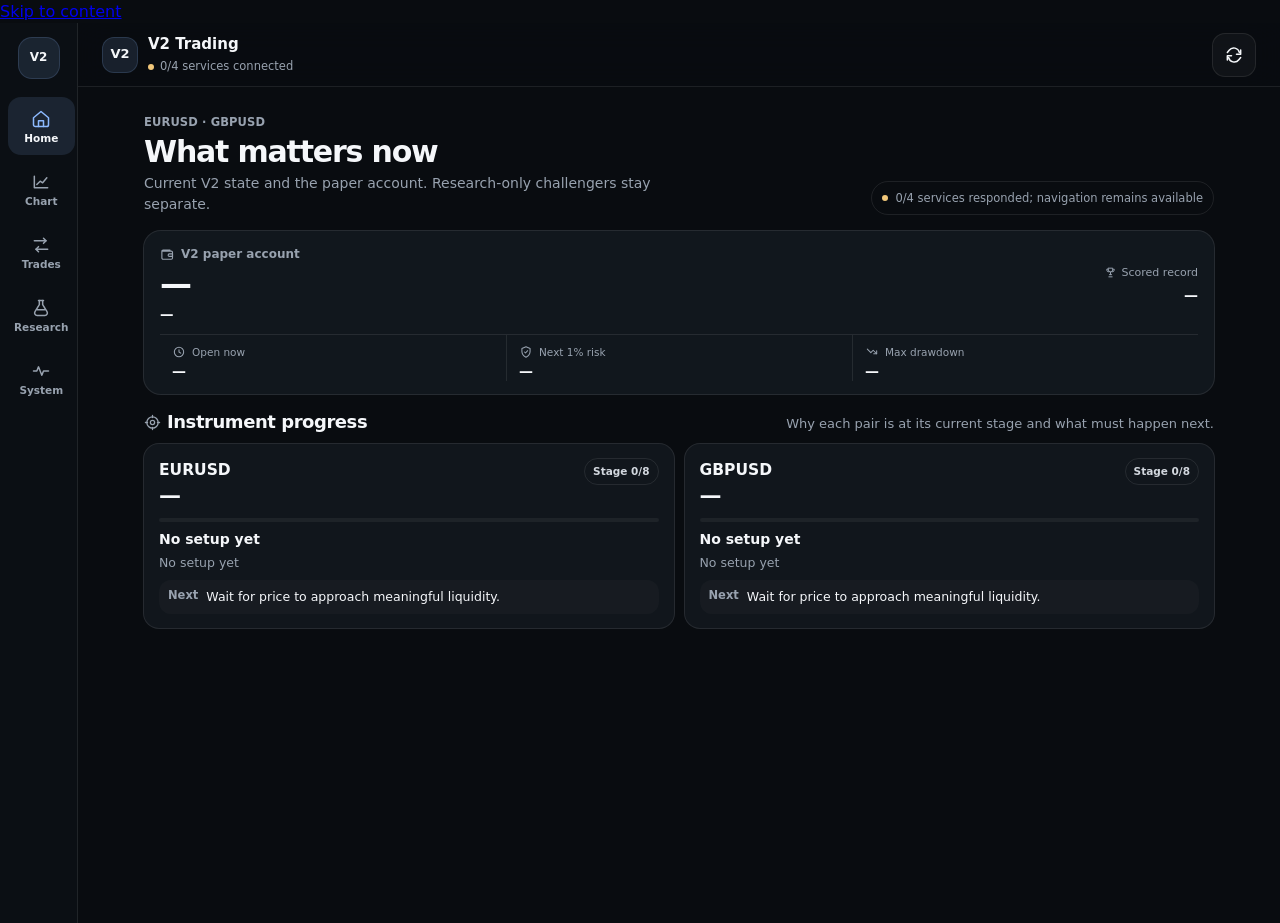
==== commit cda831b3: "Load audited structural UX layer" ====
--- a/web/app-v3.html
+++ b/web/app-v3.html
@@ -85,6 +85,7 @@
 })();
 </script>
 <script defer src="/web/app-v3.js"></script>
+<script defer src="/web/app-ux-v1.js"></script>
 <script defer src="/web/app-health.js"></script>
 </body>
 </html>
--- a/web/app-polish-v1.css
+++ b/web/app-polish-v1.css
@@ -1,22 +1,50 @@
-.uiSprite{position:absolute;width:0;height:0;overflow:hidden;pointer-events:none}.uiIcon{width:18px;height:18px;display:inline-block;flex:0 0 auto;fill:none;stroke:currentColor;stroke-width:1.8;stroke-linecap:round;stroke-linejoin:round;vertical-align:middle}.nav .uiIcon,.sideBtn .uiIcon{width:19px;height:19px}.refresh{display:grid;place-items:center}.refresh .uiIcon{width:20px;height:20px}.nav,.sideBtn{display:flex;align-items:center;justify-content:center;gap:4px}.nav{flex-direction:column}.sideBtn{flex-direction:column}.navLabel,.sideLabel{display:block;line-height:1}.metricLabel,.accountLabel,.sectionTitle{display:flex;align-items:center;gap:6px}.metricLabel .uiIcon,.accountLabel .uiIcon{width:13px;height:13px}.sectionTitle .uiIcon{width:16px;height:16px;color:var(--muted)}
+.uiSprite{position:absolute;width:0;height:0;overflow:hidden;pointer-events:none}.uiIcon{width:18px;height:18px;display:inline-block;flex:0 0 auto;fill:none;stroke:currentColor;stroke-width:1.8;stroke-linecap:round;stroke-linejoin:round;vertical-align:middle}.nav .uiIcon,.sideBtn .uiIcon{width:19px;height:19px}.refresh{display:grid;place-items:center}.refresh .uiIcon{width:20px;height:20px}.nav,.sideBtn{display:flex;align-items:center;justify-content:center;gap:4px}.nav{flex-direction:column}.sideBtn{flex-direction:column}.navLabel,.sideLabel{display:block;line-height:1}.metricLabel,.accountLabel,.sectionTitle{display:flex;align-items:center;gap:6px}.accountGrid .metricLabel,.tradeSummary .metricLabel{display:flex;align-items:center}.metricLabel .uiIcon,.accountLabel .uiIcon{width:14px;height:14px}.sectionTitle .uiIcon{width:17px;height:17px;color:var(--muted)}.researchGrid .cardIcon{width:19px;height:19px;color:var(--muted);margin-bottom:8px}.fallback{display:flex;align-items:center;justify-content:center;gap:7px}.fallback .uiIcon{width:16px;height:16px}
 
-/* Compact paper-account overview: balance first, supporting metrics second. */
-#home .accountHero{padding:14px 15px 12px;border-radius:18px;background:linear-gradient(180deg,#131920,#10151b)}#home .accountTop{align-items:center}#home .accountLabel{color:var(--muted);font-size:10.5px;font-weight:650}#home .balance{font-size:30px;margin-top:3px}#home .accountPnl{font-size:12px;margin-top:3px}#home .record{padding:0;border:0;background:transparent;min-width:92px}#home .record span{display:flex;align-items:center;justify-content:flex-end;gap:5px}#home .record span .uiIcon{width:12px;height:12px}#home .record b{font-size:12.5px;margin-top:4px}#home .accountGrid{gap:6px;margin-top:9px}#home .accountGrid>div{padding:8px 9px;border-radius:11px;background:rgba(255,255,255,.022)}#home .accountGrid span{font-size:9px}#home .accountGrid b{font-size:12.5px;margin-top:3px}
+/* Readability first: remove information density before reducing type. */
+body{font-size:16px;line-height:1.45}.brandText b{font-size:15px;font-weight:720}.brandText>span{font-size:11.5px}.pageHead{margin-bottom:15px}.pageHead h1{font-size:clamp(25px,4.6vw,30px);font-weight:760;line-height:1.08}.pageHead p{font-size:14px;line-height:1.5}.pageKicker{font-size:11.5px;letter-spacing:.01em}.healthPill{font-size:11.5px}.section{margin-top:20px}.sectionHead,.journalHead{margin-bottom:10px}.sectionHead h2,.journalHead h2{font-size:18px;line-height:1.2}.sectionHead p,.journalHead>div>span{font-size:13px;line-height:1.4}
 
-/* Give the instruments visual priority on the overview. */
-#home .section{margin-top:13px}#home .sectionHead{margin-bottom:6px}#home .pairGrid{gap:7px}#home .pairCard{padding:12px 13px;border-radius:15px}#home .pairPrice{font-size:19px}#home .stageTrack{height:3px;margin:9px 0 7px}#home .stageName{font-size:12px}#home .pairCard p{font-size:10.5px;line-height:1.4;margin-top:4px;display:-webkit-box;-webkit-box-orient:vertical;-webkit-line-clamp:2;overflow:hidden}#home .next{margin-top:7px;padding:7px 8px;border-radius:10px;font-size:10.5px;line-height:1.35}#home .stageBadge{padding:4px 7px;font-size:9px}
+/* Home: one strong account surface, then the instruments. */
+#home .accountHero{padding:15px 16px 13px;border-radius:18px;background:#11171d}#home .accountTop{align-items:center}#home .accountLabel{color:var(--muted);font-size:12px;font-weight:650}#home .accountLabel .uiIcon{width:15px;height:15px}#home .balance{font-size:32px;line-height:1.02;font-weight:760;margin-top:4px}#home .accountPnl{font-size:13.5px;line-height:1.35;margin-top:5px}#home .record{padding:0;border:0;background:transparent;min-width:104px}#home .record span{display:flex;align-items:center;justify-content:flex-end;gap:5px;font-size:11px}#home .record span .uiIcon{width:13px;height:13px}#home .record b{font-size:14px;margin-top:4px}#home .accountGrid{margin-top:11px;gap:0;border-top:1px solid var(--line)}#home .accountGrid>div{padding:10px 12px 1px;border:0;border-radius:0;background:transparent}#home .accountGrid>div+div{border-left:1px solid var(--line)}#home .accountGrid span{font-size:10.5px;line-height:1.2}#home .accountGrid b{font-size:14px;line-height:1.2;margin-top:4px}.winRate{display:block;margin-top:3px;color:var(--good);font-size:11.5px;font-style:normal;font-weight:720;white-space:nowrap}
 
-/* Icon-led summary labels elsewhere, without increasing card height. */
-.tradeSummary .metricLabel{gap:5px}.tradeSummary .metricLabel .uiIcon{width:12px;height:12px}.researchGrid .cardIcon{width:18px;height:18px;color:var(--muted);margin-bottom:7px}.fallback{display:flex;align-items:center;justify-content:center;gap:7px}.fallback .uiIcon{width:15px;height:15px}
+/* Instrument cards are the primary scan surface. */
+#home .section{margin-top:16px}#home .pairGrid{gap:9px}#home .pairCard{padding:14px 15px;border-radius:16px;background:#11161c}#home .pairTop strong{font-size:15.5px;font-weight:720}#home .pairPrice{font-size:22px;line-height:1.05;font-weight:690;margin-top:3px}#home .stageBadge{font-size:10.5px;padding:5px 8px;font-weight:700}#home .stageTrack{height:4px;margin:11px 0 8px}#home .stageName{font-size:14px;line-height:1.3;font-weight:700}#home .pairCard p{font-size:12.5px;line-height:1.42;margin-top:5px;display:-webkit-box;-webkit-box-orient:vertical;-webkit-line-clamp:2;overflow:hidden}#home .next{margin-top:9px;padding:8px 9px;font-size:12.5px;line-height:1.38;background:rgba(255,255,255,.022)}#home .next b{font-size:11.5px}
+
+/* Detail views can stay information-rich, but not tiny. */
+.tradeSummary span{font-size:11px}.tradeSummary b{font-size:15px}.tradeSummary>div{padding:11px 12px}.tradeSummary .metricLabel{gap:6px}.tradeSummary .metricLabel .uiIcon{width:13px;height:13px}.filter{font-size:12px;min-height:40px;padding:8px 12px}.tradeTitle strong{font-size:15px}.direction,.qchip{font-size:10px}.tradeWhen{font-size:12px}.tradeDur span{font-size:10.5px}.tradeDur b{font-size:12.5px}.tradeResult{font-size:19px}.tradeResult small{font-size:11px}.timeline span,.geometry span,.detailGrid span,.levels span{font-size:10.5px;letter-spacing:.02em}.timeline b,.geometry b,.detailGrid b,.levels b{font-size:12px}.qualityNote{font-size:12px;line-height:1.5}.researchGrid span{font-size:11.5px}.researchGrid h3{font-size:16px}.researchGrid p{font-size:13px;line-height:1.5}.researchLiveCard span{font-size:11px}.researchLiveCard strong{font-size:15px}.researchLiveCard p{font-size:13px}.researchFacts b{font-size:12.5px}.researchFacts span{font-size:10.5px}.service{padding:13px 14px}.service span{font-size:13px}.service b{font-size:11.5px}.fallback{font-size:12.5px;min-height:44px}.chartBar b{font-size:13.5px}.chartBar span{font-size:11px}
+
+/* Compact filter bar: pair is a segment, quality is one selector. */
+.tradeFilterBar{display:flex!important;align-items:center;justify-content:flex-end;gap:8px;flex-wrap:wrap}.pairSegment{display:grid!important;grid-template-columns:repeat(3,1fr);gap:2px!important;padding:3px;border:1px solid var(--line);border-radius:12px;background:rgba(255,255,255,.025);overflow:visible}.pairSegment .filter{min-height:36px;border:0;border-radius:9px;padding:7px 11px;background:transparent}.pairSegment .filter.active{background:var(--accentSoft);box-shadow:inset 0 0 0 1px rgba(141,186,255,.12)}.legacyQualityFilters{display:none!important}.qualitySelectWrap{display:flex;align-items:center;gap:7px;min-height:42px;padding:0 10px;border:1px solid var(--line);border-radius:12px;background:rgba(255,255,255,.025);color:var(--muted)}.qualitySelectLabel{font-size:11px;font-weight:650}.qualitySelectWrap select{appearance:auto;min-width:118px;border:0;outline:0;background:transparent;color:var(--text);font:inherit;font-size:12px;font-weight:680;cursor:pointer}.qualitySelectWrap select option{background:#11161c;color:var(--text)}.tradeFilterCount{color:var(--muted);font-size:11px;white-space:nowrap}.qualitySelectWrap:focus-within{box-shadow:0 0 0 2px var(--bg),0 0 0 4px var(--accent)}
+
+/* Progressive trade history keeps long journals scannable. */
+.tradeHistoryFooter{display:flex;align-items:center;justify-content:space-between;gap:12px;padding:12px 2px 2px}.tradeHistoryMeta{display:flex;align-items:baseline;gap:5px;color:var(--muted);font-size:11.5px}.tradeHistoryMeta strong{color:var(--text);font-size:13px}.tradeMore,.tradeCollapse{min-height:44px;border:1px solid var(--line);border-radius:12px;background:rgba(255,255,255,.025);color:var(--text);font:inherit;font-size:12px;font-weight:700;padding:9px 13px;cursor:pointer}.tradeMore{display:flex;align-items:center;gap:8px}.tradeMore span{color:var(--muted);font-size:10.5px;font-weight:600}.tradeCollapse{color:var(--muted)}.tradeMore:hover,.tradeCollapse:hover{background:rgba(255,255,255,.045)}.tradeMore:focus-visible,.tradeCollapse:focus-visible{outline:none;box-shadow:0 0 0 2px var(--bg),0 0 0 4px var(--accent)}
+
+/* Chart pair switch behaves like a simple segment too. */
+#chart .filters{display:grid;grid-template-columns:1fr 1fr;gap:2px;padding:3px;border:1px solid var(--line);border-radius:12px;background:rgba(255,255,255,.025);overflow:visible}#chart .filters .filter{border:0;border-radius:9px;background:transparent}#chart .filters .filter.active{background:var(--accentSoft);box-shadow:inset 0 0 0 1px rgba(141,186,255,.12)}
+
+/* Comfortable touch targets + visible keyboard focus. */
+.refresh{width:44px;height:44px}.nav,.sideBtn,.filter,.refresh,.fallback{outline:none}.nav:focus-visible,.sideBtn:focus-visible,.filter:focus-visible,.refresh:focus-visible,.fallback:focus-visible{box-shadow:0 0 0 2px var(--bg),0 0 0 4px var(--accent)}
 
 @media(max-width:720px){
-  .top{height:58px;padding:0 12px}.logo{width:33px;height:33px;border-radius:11px}.refresh{width:38px;height:38px;border-radius:12px}.wrap{padding:11px 11px 84px}
-  #home .pageHead{margin:0 1px 8px}#home .pageHead h1{font-size:22px}#home .pageHead p{display:none}#home .pageKicker{font-size:9.5px;margin-bottom:3px}#home .healthPill{display:none}
-  #home .accountHero{padding:11px 12px 9px;border-radius:16px}#home .accountLabel{font-size:9.5px}#home .balance{font-size:26px;margin-top:1px}#home .accountPnl{font-size:10.5px;margin-top:2px}#home .record{min-width:84px}#home .record span{font-size:8.5px}#home .record b{font-size:11.5px;margin-top:2px}
-  #home .accountGrid{gap:5px;margin-top:7px}#home .accountGrid>div{padding:6px 6px;border-radius:9px}#home .accountGrid span{font-size:8px;white-space:nowrap}#home .accountGrid b{font-size:11px;margin-top:2px}
-  #home .section{margin-top:11px}#home .sectionHead{display:flex;align-items:center;justify-content:space-between;margin-bottom:5px}#home .sectionHead h2{font-size:14px}#home .sectionHead p{display:none}#home .pairGrid{gap:6px}#home .pairCard{padding:10px 11px;border-radius:14px}#home .pairTop strong{font-size:13px}#home .pairPrice{font-size:17px;margin-top:1px}#home .stageBadge{font-size:8px;padding:3px 6px}#home .stageTrack{margin:7px 0 5px}#home .stageName{font-size:11px}#home .pairCard p{font-size:9.5px;line-height:1.35;margin-top:2px;-webkit-line-clamp:1}#home .next{display:flex;align-items:baseline;gap:6px;margin-top:5px;padding:5px 7px;font-size:9.5px;line-height:1.25;min-width:0}#home .next span{overflow:hidden;text-overflow:ellipsis;white-space:nowrap}#home .next b{flex:0 0 auto}
-  .bottom{padding-top:5px}.nav{min-height:52px;gap:3px;font-size:9px}.nav .uiIcon{width:18px;height:18px}.nav.active{background:transparent;color:var(--text)}.nav.active .uiIcon{color:var(--accent)}
+  .top{height:62px;padding:0 13px}.logo{width:36px;height:36px;border-radius:11px}.refresh{width:44px;height:44px;border-radius:12px}.wrap{padding:14px 13px 88px}
+  /* Remove redundant copy on mobile; keep the important text large. */
+  #home .pageHead{margin:1px 1px 10px}#home .pageKicker{display:none}#home .pageHead h1{font-size:24px}#home .pageHead p,#home .healthPill{display:none}
+  #home .accountHero{padding:13px 14px 11px;border-radius:17px}#home .accountLabel{font-size:11.5px}#home .balance{font-size:30px}#home .accountPnl{font-size:13px}#home .record{min-width:102px}#home .record span{font-size:10.5px}#home .record b{font-size:13.5px}#home .winRate{font-size:11px}#home .accountGrid{margin-top:10px}#home .accountGrid>div{padding:9px 9px 0}#home .accountGrid span{font-size:10px;white-space:normal}#home .accountGrid b{font-size:13.5px}#home .accountGrid .metricLabel{gap:5px}#home .accountGrid .metricLabel .uiIcon{width:13px;height:13px}
+  #home .section{margin-top:15px}#home .sectionHead{display:flex;align-items:center;justify-content:space-between;margin-bottom:8px}#home .sectionHead h2{font-size:17px}#home .sectionHead p{display:none}#home .pairGrid{gap:8px}#home .pairCard{padding:13px 14px;border-radius:16px}#home .pairTop strong{font-size:15px}#home .pairPrice{font-size:21px}#home .stageBadge{font-size:10px;padding:4px 7px}#home .stageTrack{margin:9px 0 7px}#home .stageName{font-size:13.5px}#home .pairCard p{font-size:12.5px;line-height:1.4;margin-top:4px;-webkit-line-clamp:1}#home .next{display:grid;grid-template-columns:auto minmax(0,1fr);gap:7px;margin-top:7px;padding:7px 8px;font-size:12px;line-height:1.35}#home .next span{white-space:normal;overflow:visible;text-overflow:clip;display:-webkit-box;-webkit-box-orient:vertical;-webkit-line-clamp:2}
+  .pageHead h1{font-size:24px}.pageHead p{font-size:13.5px}.pageKicker{display:none}.sectionHead h2,.journalHead h2{font-size:17px}.sectionHead p,.journalHead>div>span{font-size:12.5px}
+
+  /* Trades: calm summary + two-step filter hierarchy. */
+  #trades .pageHead p{display:none}#trades .tradeSummary{gap:0;border:1px solid var(--line);border-radius:16px;overflow:hidden}#trades .tradeSummary>div{border:0;border-radius:0;background:transparent;padding:11px 12px}#trades .tradeSummary>div:nth-child(even){border-left:1px solid var(--line)}#trades .tradeSummary>div:nth-child(n+3){border-top:1px solid var(--line)}.tradeSummary span{font-size:10.5px}.tradeSummary b{font-size:14.5px}.journalHead{display:block}.tradeFilterBar{display:grid!important;grid-template-columns:minmax(0,1fr) auto;justify-items:stretch;gap:8px;margin-top:11px}.pairSegment{grid-column:1/-1;width:100%}.pairSegment .filter{min-height:42px;font-size:12px}.qualitySelectWrap{min-width:0;height:44px}.qualitySelectWrap select{min-width:0;max-width:145px}.tradeFilterCount{align-self:center;justify-self:end;font-size:11.5px}.qchip+.qchip{display:none}.tradeCard>summary{padding:14px}.tradeTitle strong{font-size:15px}.tradeWhen{font-size:11.5px}.tradeResult{font-size:18px}.tradeResult small{font-size:10.5px}.tradeDur span{font-size:10.5px}.tradeDur b{font-size:12px}.timeline span,.geometry span,.detailGrid span,.levels span{font-size:10.5px}.timeline b,.geometry b,.detailGrid b,.levels b{font-size:12px}.tradeHistoryFooter{display:block;padding:11px 0 1px}.tradeHistoryMeta{justify-content:center;margin-bottom:8px}.tradeMore,.tradeCollapse{width:100%;justify-content:center;border-radius:13px}.tradeMore span{margin-left:2px}
+
+  /* Chart: the chart is the page; explanatory chrome gets out of the way. */
+  #chart .pageHead{margin-bottom:10px}#chart .pageHead p{display:none}#chart .filters{margin-top:10px;width:100%}#chart .filters .filter{min-height:44px}#chart .chartBar{padding:10px 12px}#chart .chartBar span{display:none}#chart .chartFrame,#chart .chartHost,#chart .chartLoading{height:calc(100dvh - 220px);min-height:420px}
+
+  /* Research: swipe the evidence cards instead of scrolling through four large blocks. */
+  #research .pageHead p{display:-webkit-box;-webkit-box-orient:vertical;-webkit-line-clamp:2;overflow:hidden}#research .researchGrid{display:flex;gap:9px;overflow-x:auto;scroll-snap-type:x mandatory;padding:1px 28px 7px 0;scrollbar-width:none}#research .researchGrid::-webkit-scrollbar{display:none}#research .researchGrid article{flex:0 0 min(82vw,320px);scroll-snap-align:start;padding:15px 16px}#research .researchGrid p{display:-webkit-box;-webkit-box-orient:vertical;-webkit-line-clamp:3;overflow:hidden}#research .researchLiveCard{border-radius:16px}
+
+  /* System: one status list reads faster than a grid of boxes. */
+  #system .pageHead p{display:-webkit-box;-webkit-box-orient:vertical;-webkit-line-clamp:2;overflow:hidden}#system .services{display:block;border:1px solid var(--line);border-radius:16px;overflow:hidden;background:var(--surface)}#system .service{border:0;border-radius:0;background:transparent;padding:13px 14px}#system .service+.service{border-top:1px solid var(--line)}#system .service span{font-size:12.5px;line-height:1.35}#system .service b{font-size:11.5px;text-align:right;max-width:52%}
+
+  .filter{font-size:12px;min-height:44px;padding:9px 12px}.researchGrid h3{font-size:15.5px}.researchGrid p{font-size:13px}.service span{font-size:12.5px}.service b{font-size:11.5px}.bottom{padding-top:6px}.nav{min-height:56px;gap:4px;font-size:11px}.nav .uiIcon{width:21px;height:21px}.navLabel{font-size:11px}.nav.active{background:transparent;color:var(--text)}.nav.active .uiIcon{color:var(--accent)}
 }
-
 @media(min-width:721px){#home .pairGrid{grid-template-columns:repeat(2,minmax(0,1fr))}}
-@media(min-width:900px){.sideBtn{gap:4px}.sideBtn .uiIcon{width:20px;height:20px}.sideBtn.active .uiIcon{color:var(--accent)}}
+@media(min-width:900px){.sideBtn{gap:4px;font-size:10.5px;min-height:58px}.sideBtn .uiIcon{width:20px;height:20px}.sideBtn.active .uiIcon{color:var(--accent)}.sideLabel{font-size:10.5px}.wrap{padding-top:25px}}
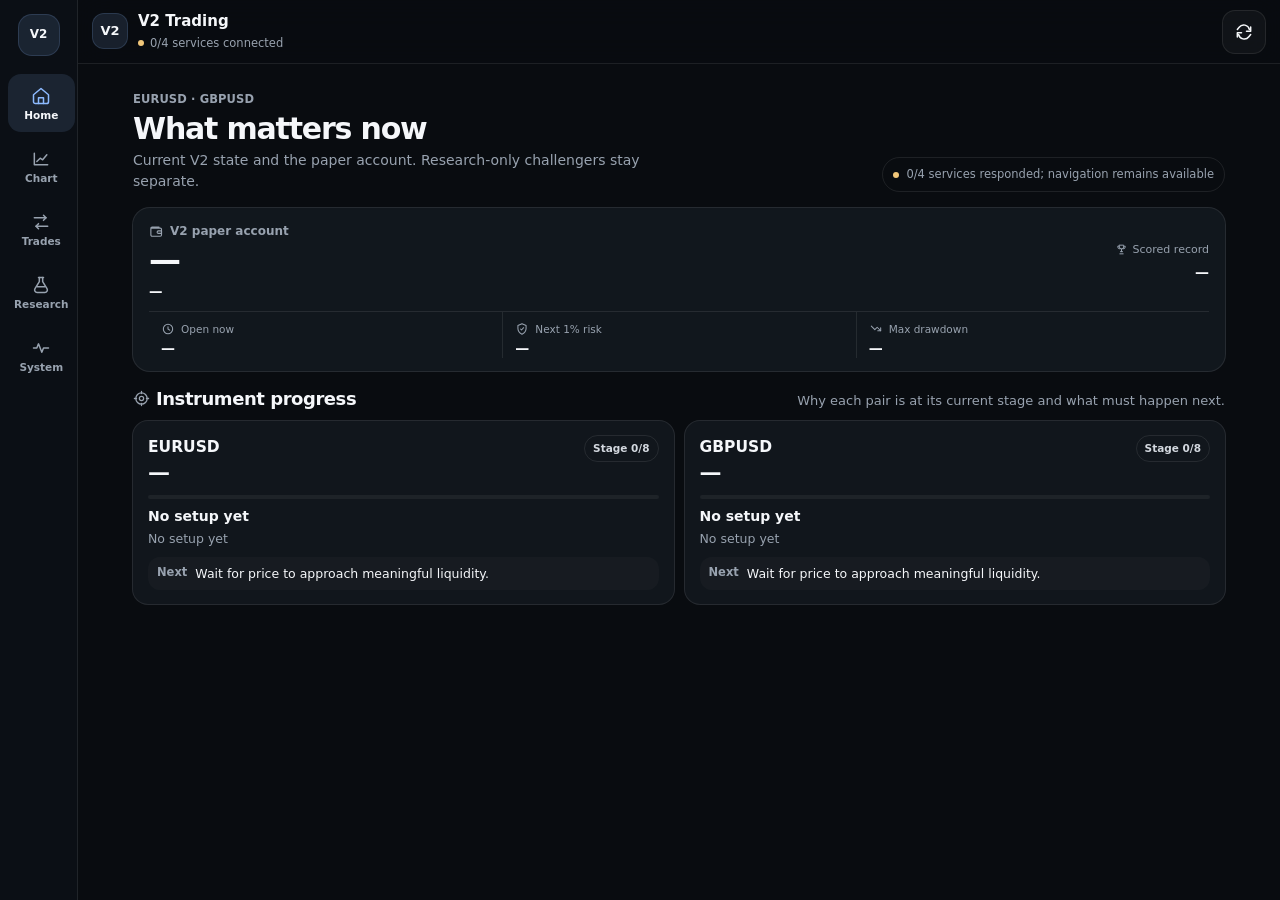
==== commit c8397703: "Load audited responsive UX styles" ====
--- a/web/app-v3.html
+++ b/web/app-v3.html
@@ -8,6 +8,7 @@
 <title>V2 Trading</title>
 <link rel="stylesheet" href="/web/app-v3.css">
 <link rel="stylesheet" href="/web/app-polish-v1.css">
+<link rel="stylesheet" href="/web/app-audit-v1.css">
 </head>
 <body>
 <svg class="uiSprite" aria-hidden="true">
--- a/web/app-audit-v1.css
+++ b/web/app-audit-v1.css
@@ -0,0 +1,29 @@
+/* V2 UI audit layer — structure and accessibility, no trading logic. */
+[hidden]{display:none!important}
+.skipLink{position:fixed;z-index:200;top:8px;left:8px;transform:translateY(-160%);padding:10px 14px;border-radius:10px;background:var(--text);color:var(--bg);font-weight:750;text-decoration:none;transition:transform .15s ease}.skipLink:focus{transform:translateY(0)}
+.top{padding-left:max(14px,env(safe-area-inset-left));padding-right:max(14px,env(safe-area-inset-right))}.wrap{padding-left:max(13px,env(safe-area-inset-left));padding-right:max(13px,env(safe-area-inset-right))}
+
+/* Trades: separate the two jobs instead of making one long page. */
+.tradeSubnav{display:grid;grid-template-columns:1fr 1fr;gap:3px;width:min(420px,100%);margin:0 0 14px;padding:4px;border:1px solid var(--line);border-radius:14px;background:rgba(255,255,255,.025)}
+.tradeSubtab{min-height:48px;border:0;border-radius:10px;background:transparent;color:var(--muted);cursor:pointer;text-align:left;padding:7px 12px;outline:none}.tradeSubtab span{display:block;font-size:13px;font-weight:760}.tradeSubtab small{display:block;margin-top:2px;font-size:10.5px;color:var(--muted);font-weight:580}.tradeSubtab.active{background:var(--accentSoft);color:var(--text);box-shadow:inset 0 0 0 1px rgba(141,186,255,.12)}.tradeSubtab.active small{color:#b9c6d8}.tradeSubtab:focus-visible{box-shadow:0 0 0 2px var(--bg),0 0 0 4px var(--accent)}
+#trades [data-trade-pane="history"].section{margin-top:0}
+
+/* Research: native disclosure gives visible structure without hiding cards off-screen. */
+.researchDisclosure{display:grid;grid-template-columns:1fr 1fr;gap:8px}.researchItem{border:1px solid var(--line);border-radius:17px;background:var(--surface);overflow:hidden}.researchItem>summary{list-style:none;display:flex;align-items:center;justify-content:space-between;gap:12px;min-height:68px;padding:13px 14px;cursor:pointer}.researchItem>summary::-webkit-details-marker{display:none}.researchItemLead{display:flex;align-items:flex-start;gap:10px;min-width:0}.researchItem .cardIcon{width:18px;height:18px;flex:0 0 auto;margin:2px 0 0;color:var(--muted)}.researchItemText{min-width:0}.researchItemText>span{display:block;color:var(--muted);font-size:11px;font-weight:650}.researchItemText h3{margin:3px 0 0;font-size:15px;line-height:1.3}.researchChevron{flex:0 0 auto;color:var(--muted);font-size:18px;transition:transform .16s ease}.researchItem[open] .researchChevron{transform:rotate(180deg)}.researchItemBody{padding:0 14px 14px 42px}.researchItemBody p{margin:0;color:var(--muted);font-size:13px;line-height:1.5}
+
+/* System: one clear health answer first, details second. */
+#system .services{display:block;background:transparent;border:0;overflow:visible}.healthSummary{display:flex;align-items:center;justify-content:space-between;gap:14px;padding:15px 16px;border:1px solid var(--line);border-radius:17px;background:var(--surface)}.healthSummaryText span{display:block;color:var(--muted);font-size:11px}.healthSummaryText strong{display:block;margin-top:3px;font-size:17px;line-height:1.25}.healthSummaryState{font-size:11px;font-weight:780;padding:6px 9px;border-radius:999px;border:1px solid var(--line);white-space:nowrap}.healthSummaryState.ok{color:var(--good);background:rgba(142,224,176,.08)}.healthSummaryState.bad{color:var(--bad);background:rgba(255,170,164,.08)}.healthCore{margin-top:9px;border:1px solid var(--line);border-radius:16px;overflow:hidden;background:var(--surface)}.healthCore .service,.healthAdvancedBody .service{border:0;border-radius:0;background:transparent}.healthCore .service+.service,.healthAdvancedBody .service+.service{border-top:1px solid var(--line)}.healthAdvanced{margin-top:9px;border:1px solid var(--line);border-radius:15px;background:rgba(255,255,255,.018);overflow:hidden}.healthAdvanced>summary{list-style:none;display:flex;align-items:center;justify-content:space-between;min-height:48px;padding:10px 13px;color:var(--text);font-size:12.5px;font-weight:700;cursor:pointer}.healthAdvanced>summary::-webkit-details-marker{display:none}.healthAdvanced>summary span{color:var(--muted);font-size:11px;font-weight:600}.healthAdvancedBody{border-top:1px solid var(--line)}
+
+/* Medium widths: constrain content instead of stretching phone components. */
+@media(min-width:721px) and (max-width:899px){.wrap{width:min(820px,100%);padding-left:24px;padding-right:24px}.tradeSubnav{margin-bottom:16px}.researchDisclosure{grid-template-columns:1fr 1fr}}
+
+@media(max-width:720px){
+  .wrap{padding-left:max(13px,env(safe-area-inset-left));padding-right:max(13px,env(safe-area-inset-right))}
+  .tradeSubnav{position:sticky;top:70px;z-index:18;width:100%;margin:0 0 12px;background:rgba(17,22,28,.96);backdrop-filter:blur(14px)}.tradeSubtab{min-height:50px;padding:7px 10px}.tradeSubtab span{font-size:13.5px}.tradeSubtab small{font-size:10.5px}
+  #trades [data-trade-pane="live"].tradeSummary{margin-top:0}#trades [data-trade-pane="live"].section{margin-top:14px}
+  .qualitySelectWrap select{font-size:16px;line-height:1.2}
+  .researchDisclosure{display:block;border:1px solid var(--line);border-radius:16px;overflow:hidden;background:var(--surface)}.researchItem{border:0;border-radius:0;background:transparent}.researchItem+.researchItem{border-top:1px solid var(--line)}.researchItem>summary{min-height:64px;padding:12px 13px}.researchItemText>span{font-size:10.5px}.researchItemText h3{font-size:14px}.researchItemBody{padding:0 13px 13px 41px}.researchItemBody p{font-size:12.5px;line-height:1.48}
+  .healthSummary{padding:14px}.healthSummaryText strong{font-size:16px}.healthCore .service,.healthAdvancedBody .service{padding:12px 13px}.healthAdvanced>summary{min-height:48px}
+}
+
+@media(prefers-reduced-motion:reduce){*,*::before,*::after{animation-duration:.001ms!important;animation-iteration-count:1!important;transition-duration:.001ms!important;scroll-behavior:auto!important}.skipLink{transition:none}.researchChevron{transition:none}}
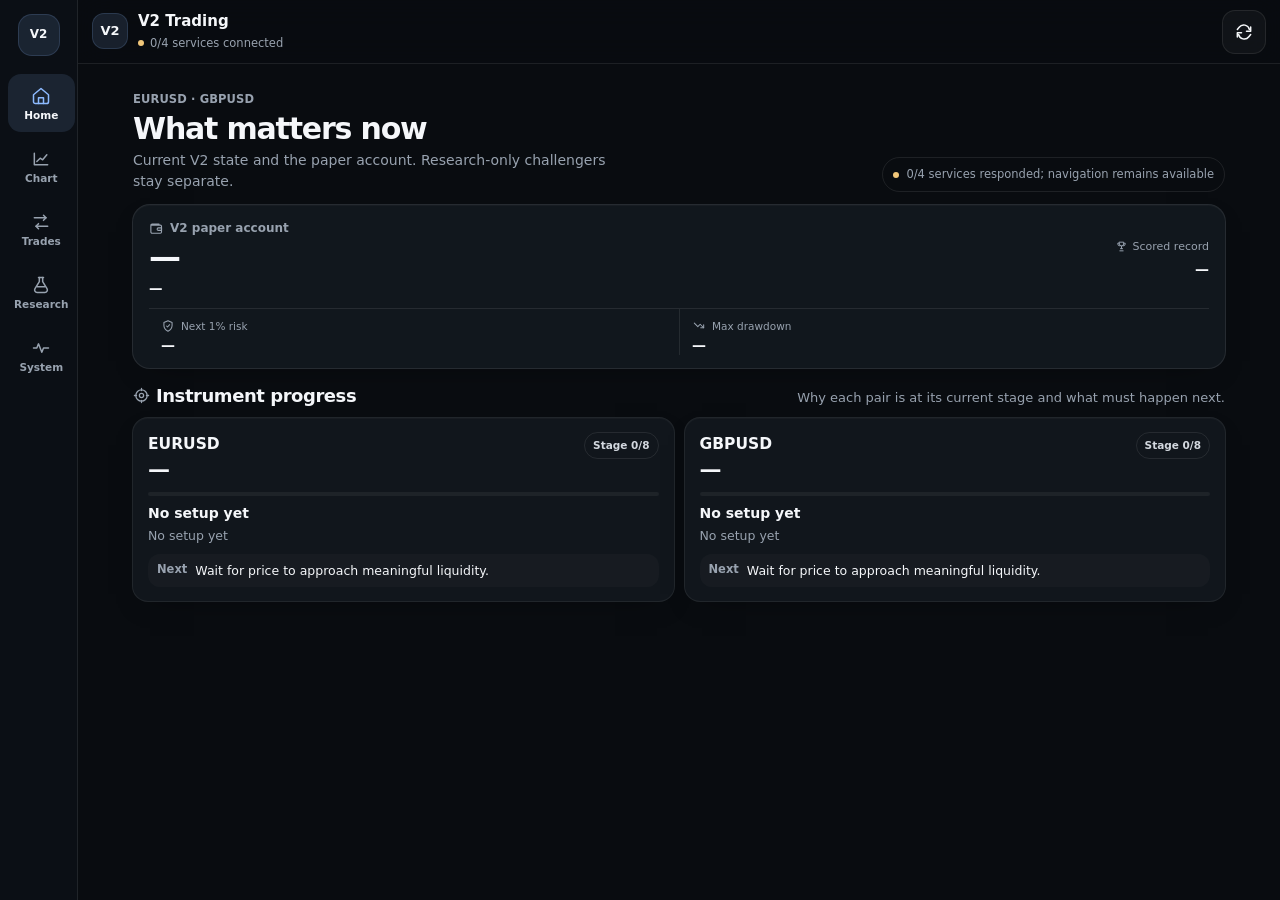
==== commit f144cfd7: "UI/UX refinement pass and Discord message design system Web: new app-refine-v1.css layer (loaded las" ====
--- a/web/app-v3.html
+++ b/web/app-v3.html
@@ -9,6 +9,7 @@
 <link rel="stylesheet" href="/web/app-v3.css">
 <link rel="stylesheet" href="/web/app-polish-v1.css">
 <link rel="stylesheet" href="/web/app-audit-v1.css">
+<link rel="stylesheet" href="/web/app-refine-v1.css">
 </head>
 <body>
 <svg class="uiSprite" aria-hidden="true">
--- a/web/app-audit-v1.css
+++ b/web/app-audit-v1.css
@@ -2,6 +2,12 @@
 [hidden]{display:none!important}
 .skipLink{position:fixed;z-index:200;top:8px;left:8px;transform:translateY(-160%);padding:10px 14px;border-radius:10px;background:var(--text);color:var(--bg);font-weight:750;text-decoration:none;transition:transform .15s ease}.skipLink:focus{transform:translateY(0)}
 .top{padding-left:max(14px,env(safe-area-inset-left));padding-right:max(14px,env(safe-area-inset-right))}.wrap{padding-left:max(13px,env(safe-area-inset-left));padding-right:max(13px,env(safe-area-inset-right))}
+
+/* Home: a context-aware control surface, not a dashboard of equal-weight cards. */
+.homeV2 .pageHead{margin-bottom:12px}.homeV2 .homeAccount{margin-top:0}.homeV2 .homeAccount .accountGrid{grid-template-columns:repeat(2,minmax(0,1fr))}.homeV2 .homeAccount .accountGrid>div:first-child{display:none}.homeV2 .homeAccount .accountGrid>div:nth-child(2){border-left:0!important}.homeV2 .homeInstruments{margin-top:16px}.homeV2 .homeInstruments .pairGrid{align-items:start}.homeV2 .homeInstruments .pairCard{transition:border-color .15s ease,background .15s ease,opacity .15s ease}.homeV2 .homeInstruments .pairCard[data-home-state="watching"]{background:rgba(17,22,28,.72);border-color:rgba(255,255,255,.065)}.homeV2 .homeInstruments .pairCard[data-home-state="developing"]{border-color:rgba(141,186,255,.13)}.homeV2 .homeInstruments .pairCard[data-home-state="attention"],.homeV2 .homeInstruments .pairCard[data-home-state="armed"],.homeV2 .homeInstruments .pairCard[data-home-state="open"]{border-color:rgba(141,186,255,.27);background:#121a22}
+.homeFocus{margin-bottom:11px;padding:15px 16px;border:1px solid rgba(141,186,255,.25);border-radius:19px;background:linear-gradient(180deg,rgba(141,186,255,.105),rgba(17,22,28,.96));box-shadow:0 12px 32px rgba(0,0,0,.12)}.homeFocusTop{display:flex;align-items:flex-start;justify-content:space-between;gap:12px}.homeFocusEyebrow{display:block;color:#b9c6d8;font-size:11px;font-weight:700}.homeFocusTitle{display:flex;align-items:baseline;gap:9px;margin-top:3px}.homeFocusTitle strong{font-size:22px;letter-spacing:-.035em}.homeFocusTitle span{color:var(--muted);font-size:14px;font-variant-numeric:tabular-nums}.homeFocusStage{padding:5px 8px;border:1px solid rgba(141,186,255,.22);border-radius:999px;background:rgba(141,186,255,.08);color:#dbe8fa;font-size:10.5px;font-weight:720;white-space:nowrap}.homeFocusStatus{margin-top:11px;font-size:16px;font-weight:760;line-height:1.3}.homeFocusLevels{display:grid;grid-template-columns:repeat(3,minmax(0,1fr));gap:0;margin-top:12px;border-top:1px solid var(--line);border-bottom:1px solid var(--line)}.homeFocusLevels>div{padding:10px 10px 9px;min-width:0}.homeFocusLevels>div+div{border-left:1px solid var(--line)}.homeFocusLevels span{display:block;color:var(--muted);font-size:10px}.homeFocusLevels b{display:block;margin-top:3px;font-size:12.5px;font-variant-numeric:tabular-nums;overflow:hidden;text-overflow:ellipsis;white-space:nowrap}.homeFocusNext{display:grid;grid-template-columns:auto minmax(0,1fr);gap:9px;align-items:start;margin-top:11px}.homeFocusNext span{color:var(--muted);font-size:11px;font-weight:650}.homeFocusNext b{font-size:12.5px;line-height:1.42;font-weight:650}
+.homeFastExecution{display:flex;align-items:flex-start;gap:8px;margin-top:9px;padding:8px 9px;border:1px solid rgba(141,186,255,.14);border-radius:11px;background:rgba(255,255,255,.025)}.homeFastExecution i{width:7px;height:7px;margin-top:5px;border-radius:50%;background:var(--muted);flex:0 0 auto}.homeFastExecution.ok i{background:var(--good)}.homeFastExecution.watch i{background:var(--accent)}.homeFastExecution.bad i{background:var(--bad)}.homeFastExecution b{display:block;font-size:11.5px;line-height:1.3}.homeFastExecution span{display:block;margin-top:2px;color:var(--muted);font-size:10.5px;line-height:1.38}
+.homeLatest{margin-top:16px}.homeLatestHead{display:flex;align-items:center;justify-content:space-between;gap:12px;margin:0 2px 7px}.homeLatestHead>span{font-size:16px;font-weight:760;letter-spacing:-.02em}.homeHistoryLink{min-height:40px;border:0;background:transparent;color:var(--accent);font-size:12px;font-weight:700;cursor:pointer;padding:0 5px}.homeLatestRow{width:100%;display:flex;align-items:center;justify-content:space-between;gap:14px;min-height:64px;padding:11px 13px;border:1px solid var(--line);border-radius:15px;background:rgba(255,255,255,.018);color:var(--text);text-align:left;cursor:pointer}.homeLatestRow>div:first-child{min-width:0}.homeLatestRow strong{display:block;font-size:13.5px}.homeLatestRow>div:first-child span{display:block;margin-top:3px;color:var(--muted);font-size:10.5px;overflow:hidden;text-overflow:ellipsis;white-space:nowrap}.homeLatestResult{text-align:right;white-space:nowrap}.homeLatestResult b{display:block;font-size:14px}.homeLatestResult span{display:block;margin-top:2px;color:var(--muted);font-size:10.5px}.homeLatestRow:focus-visible,.homeHistoryLink:focus-visible{outline:none;box-shadow:0 0 0 2px var(--bg),0 0 0 4px var(--accent)}
 
 /* Trades: separate the two jobs instead of making one long page. */
 .tradeSubnav{display:grid;grid-template-columns:1fr 1fr;gap:3px;width:min(420px,100%);margin:0 0 14px;padding:4px;border:1px solid var(--line);border-radius:14px;background:rgba(255,255,255,.025)}
@@ -9,21 +15,21 @@
 #trades [data-trade-pane="history"].section{margin-top:0}
 
 /* Research: native disclosure gives visible structure without hiding cards off-screen. */
-.researchDisclosure{display:grid;grid-template-columns:1fr 1fr;gap:8px}.researchItem{border:1px solid var(--line);border-radius:17px;background:var(--surface);overflow:hidden}.researchItem>summary{list-style:none;display:flex;align-items:center;justify-content:space-between;gap:12px;min-height:68px;padding:13px 14px;cursor:pointer}.researchItem>summary::-webkit-details-marker{display:none}.researchItemLead{display:flex;align-items:flex-start;gap:10px;min-width:0}.researchItem .cardIcon{width:18px;height:18px;flex:0 0 auto;margin:2px 0 0;color:var(--muted)}.researchItemText{min-width:0}.researchItemText>span{display:block;color:var(--muted);font-size:11px;font-weight:650}.researchItemText h3{margin:3px 0 0;font-size:15px;line-height:1.3}.researchChevron{flex:0 0 auto;color:var(--muted);font-size:18px;transition:transform .16s ease}.researchItem[open] .researchChevron{transform:rotate(180deg)}.researchItemBody{padding:0 14px 14px 42px}.researchItemBody p{margin:0;color:var(--muted);font-size:13px;line-height:1.5}
+#research .researchGrid.researchDisclosure{display:grid;grid-template-columns:1fr 1fr;gap:8px;overflow:visible;padding:0;scroll-snap-type:none}.researchItem{border:1px solid var(--line);border-radius:17px;background:var(--surface);overflow:hidden}.researchItem>summary{list-style:none;display:flex;align-items:center;justify-content:space-between;gap:12px;min-height:68px;padding:13px 14px;cursor:pointer}.researchItem>summary::-webkit-details-marker{display:none}.researchItemLead{display:flex;align-items:flex-start;gap:10px;min-width:0}.researchItem .cardIcon{width:18px;height:18px;flex:0 0 auto;margin:2px 0 0;color:var(--muted)}.researchItemText{min-width:0}.researchItemText>span{display:block;color:var(--muted);font-size:11px;font-weight:650}.researchItemText h3{margin:3px 0 0;font-size:15px;line-height:1.3}.researchChevron{flex:0 0 auto;color:var(--muted);font-size:18px;transition:transform .16s ease}.researchItem[open] .researchChevron{transform:rotate(180deg)}.researchItemBody{padding:0 14px 14px 42px}.researchItemBody p{margin:0;color:var(--muted);font-size:13px;line-height:1.5}
 
 /* System: one clear health answer first, details second. */
 #system .services{display:block;background:transparent;border:0;overflow:visible}.healthSummary{display:flex;align-items:center;justify-content:space-between;gap:14px;padding:15px 16px;border:1px solid var(--line);border-radius:17px;background:var(--surface)}.healthSummaryText span{display:block;color:var(--muted);font-size:11px}.healthSummaryText strong{display:block;margin-top:3px;font-size:17px;line-height:1.25}.healthSummaryState{font-size:11px;font-weight:780;padding:6px 9px;border-radius:999px;border:1px solid var(--line);white-space:nowrap}.healthSummaryState.ok{color:var(--good);background:rgba(142,224,176,.08)}.healthSummaryState.bad{color:var(--bad);background:rgba(255,170,164,.08)}.healthCore{margin-top:9px;border:1px solid var(--line);border-radius:16px;overflow:hidden;background:var(--surface)}.healthCore .service,.healthAdvancedBody .service{border:0;border-radius:0;background:transparent}.healthCore .service+.service,.healthAdvancedBody .service+.service{border-top:1px solid var(--line)}.healthAdvanced{margin-top:9px;border:1px solid var(--line);border-radius:15px;background:rgba(255,255,255,.018);overflow:hidden}.healthAdvanced>summary{list-style:none;display:flex;align-items:center;justify-content:space-between;min-height:48px;padding:10px 13px;color:var(--text);font-size:12.5px;font-weight:700;cursor:pointer}.healthAdvanced>summary::-webkit-details-marker{display:none}.healthAdvanced>summary span{color:var(--muted);font-size:11px;font-weight:600}.healthAdvancedBody{border-top:1px solid var(--line)}
 
 /* Medium widths: constrain content instead of stretching phone components. */
-@media(min-width:721px) and (max-width:899px){.wrap{width:min(820px,100%);padding-left:24px;padding-right:24px}.tradeSubnav{margin-bottom:16px}.researchDisclosure{grid-template-columns:1fr 1fr}}
+@media(min-width:721px) and (max-width:899px){.wrap{width:min(820px,100%);padding-left:24px;padding-right:24px}.tradeSubnav{margin-bottom:16px}#research .researchGrid.researchDisclosure{grid-template-columns:1fr 1fr}.homeFocus{padding:16px 18px}.homeV2 .homeInstruments .pairGrid{grid-template-columns:repeat(2,minmax(0,1fr))}}
 
 @media(max-width:720px){
   .wrap{padding-left:max(13px,env(safe-area-inset-left));padding-right:max(13px,env(safe-area-inset-right))}
+  .homeV2 .pageHead{margin-bottom:9px}.homeV2 .pageHead h1{font-size:24px}.homeFocus{margin-bottom:10px;padding:13px 14px;border-radius:17px;box-shadow:none}.homeFocusTitle strong{font-size:20px}.homeFocusTitle span{font-size:13px}.homeFocusStatus{margin-top:9px;font-size:15px}.homeFastExecution{margin-top:8px;padding:7px 8px}.homeFastExecution b{font-size:11px}.homeFastExecution span{font-size:10px}.homeFocusLevels{margin-top:10px}.homeFocusLevels>div{padding:8px 7px}.homeFocusLevels span{font-size:9.5px}.homeFocusLevels b{font-size:11.5px}.homeFocusNext{margin-top:9px;gap:7px}.homeFocusNext b{font-size:12px}.homeV2 .homeAccount{padding:12px 14px 10px!important;border-radius:16px!important;background:#11171d!important}.homeV2 .homeAccount .balance{font-size:29px!important}.homeV2 .homeAccount .accountGrid{margin-top:9px!important}.homeV2 .homeAccount .accountGrid>div{padding:8px 8px 0!important}.homeV2 .homeInstruments{margin-top:14px!important}.homeV2 .homeInstruments .sectionHead{margin-bottom:7px!important}.homeV2 .homeInstruments .pairGrid{gap:7px!important}.homeV2 .homeInstruments .pairCard{padding:12px 13px!important;border-radius:15px!important}.homeV2 .homeInstruments .pairCard[data-home-state="watching"] .stageTrack{display:none}.homeV2 .homeInstruments .pairCard[data-home-state="watching"] .pairCard p{display:none}.homeV2 .homeInstruments .pairCard[data-home-state="watching"] .next{margin-top:6px!important}.homeV2 .homeInstruments .pairCard[data-home-state="watching"] .stageName{margin-top:7px}.homeV2 .homeInstruments .pairCard[data-home-state="developing"] p{display:none!important}.homeLatest{margin-top:14px}.homeLatestHead{margin-bottom:5px}.homeLatestHead>span{font-size:16px}.homeLatestRow{min-height:60px;padding:10px 12px;border-radius:14px}.homeLatestRow strong{font-size:13px}.homeLatestRow>div:first-child span{font-size:10px}.homeLatestResult b{font-size:13.5px}
   .tradeSubnav{position:sticky;top:70px;z-index:18;width:100%;margin:0 0 12px;background:rgba(17,22,28,.96);backdrop-filter:blur(14px)}.tradeSubtab{min-height:50px;padding:7px 10px}.tradeSubtab span{font-size:13.5px}.tradeSubtab small{font-size:10.5px}
-  #trades [data-trade-pane="live"].tradeSummary{margin-top:0}#trades [data-trade-pane="live"].section{margin-top:14px}
-  .qualitySelectWrap select{font-size:16px;line-height:1.2}
-  .researchDisclosure{display:block;border:1px solid var(--line);border-radius:16px;overflow:hidden;background:var(--surface)}.researchItem{border:0;border-radius:0;background:transparent}.researchItem+.researchItem{border-top:1px solid var(--line)}.researchItem>summary{min-height:64px;padding:12px 13px}.researchItemText>span{font-size:10.5px}.researchItemText h3{font-size:14px}.researchItemBody{padding:0 13px 13px 41px}.researchItemBody p{font-size:12.5px;line-height:1.48}
+  #trades [data-trade-pane="live"].tradeSummary{margin-top:0}#trades [data-trade-pane="live"].section{margin-top:14px}.qualitySelectWrap select{font-size:16px;line-height:1.2}
+  #research .researchGrid.researchDisclosure{display:block;border:1px solid var(--line);border-radius:16px;overflow:hidden;background:var(--surface);padding:0;scroll-snap-type:none}.researchItem{border:0;border-radius:0;background:transparent}.researchItem+.researchItem{border-top:1px solid var(--line)}.researchItem>summary{min-height:64px;padding:12px 13px}.researchItemText>span{font-size:10.5px}.researchItemText h3{font-size:14px}.researchItemBody{padding:0 13px 13px 41px}.researchItemBody p{font-size:12.5px;line-height:1.48}
   .healthSummary{padding:14px}.healthSummaryText strong{font-size:16px}.healthCore .service,.healthAdvancedBody .service{padding:12px 13px}.healthAdvanced>summary{min-height:48px}
 }
 
-@media(prefers-reduced-motion:reduce){*,*::before,*::after{animation-duration:.001ms!important;animation-iteration-count:1!important;transition-duration:.001ms!important;scroll-behavior:auto!important}.skipLink{transition:none}.researchChevron{transition:none}}
+@media(prefers-reduced-motion:reduce){*,*::before,*::after{animation-duration:.001ms!important;animation-iteration-count:1!important;transition-duration:.001ms!important;scroll-behavior:auto!important}.skipLink{transition:none}.researchChevron{transition:none}.homeV2 .homeInstruments .pairCard{transition:none}}
--- a/web/app-refine-v1.css
+++ b/web/app-refine-v1.css
@@ -0,0 +1,70 @@
+/* V2 refine layer — motion, numeric stability and depth. Loads last; additive only. */
+
+/* Numbers that update live must never shift layout. */
+.balance,.accountPnl,.record b,.winRate,.accountGrid b,.tradeSummary b,.pairPrice,.stageBadge,
+.tradeResult,.tradeResult small,.tradeDur b,.timeline b,.geometry b,.detailGrid b,.levels b,
+.service b,.researchFacts b,#qualitySummary,.tradeHistoryMeta strong,.homeFocusStage,
+.homeLatestResult b,.homeLatestResult span,.qchip{font-variant-numeric:tabular-nums}
+
+/* Headings wrap without orphans or awkward last lines. */
+.pageHead h1,.sectionTitle,.homeLatestHead>span,.homeFocusStatus,.researchItemText h3{text-wrap:balance}
+.pageHead p,.sectionHead p,.journalHead>div>span,.pairCard p,.next span,.researchGrid p,.researchItemBody p,.qualityNote{text-wrap:pretty}
+
+/* Depth: layered ambient shadows under the primary surfaces (hairlines stay). */
+.accountHero,.pairCard,.tradeCard,.researchItem,.healthSummary,.healthCore,.homeLatestRow{
+  box-shadow:0 1px 0 rgba(255,255,255,.028) inset,0 10px 28px -18px rgba(0,0,0,.55)}
+.homeFocus{box-shadow:0 1px 0 rgba(255,255,255,.05) inset,0 16px 40px -20px rgba(0,0,0,.6)}
+@media(max-width:720px){.accountHero,.pairCard,.tradeCard,.researchItem,.healthSummary,.healthCore,.homeLatestRow{box-shadow:0 1px 0 rgba(255,255,255,.025) inset}}
+
+/* Tactile press feedback — transform only, fully interruptible. */
+.refresh,.filter,.sideBtn,.nav,.tradeMore,.tradeCollapse,.homeLatestRow,.tradeSubtab,.researchItem>summary,.healthAdvanced>summary,.tradeCard>summary{transition:transform .12s cubic-bezier(.2,0,0,1),background-color .15s ease,border-color .15s ease,color .15s ease}
+.refresh:active,.filter:active,.sideBtn:active,.nav:active,.tradeMore:active,.tradeCollapse:active,.homeLatestRow:active,.tradeSubtab:active{transform:scale(.96)}
+@media(hover:hover){.pairCard,.tradeCard{transition:border-color .18s ease,box-shadow .18s ease}.pairCard:hover,.tradeCard:hover{border-color:rgba(255,255,255,.14)}}
+
+/* Refresh spins only while it is actually working. */
+@keyframes v2spin{to{transform:rotate(360deg)}}
+.refresh:disabled .uiIcon{animation:v2spin .9s linear infinite}
+
+/* A quiet heartbeat for the live indicator. */
+@keyframes v2pulse{0%,100%{box-shadow:0 0 0 0 rgba(142,224,176,.32)}55%{box-shadow:0 0 0 5px rgba(142,224,176,0)}}
+.liveDot.ok{animation:v2pulse 2.6s cubic-bezier(.2,0,0,1) infinite}
+
+/* Loading states breathe instead of sitting static. */
+@keyframes v2breathe{0%,100%{opacity:.55}50%{opacity:1}}
+.empty{animation:v2breathe 1.9s ease-in-out infinite}
+
+/* Stage progress glides to its new value instead of jumping. */
+.stageTrack i{transition:width .55s cubic-bezier(.2,0,0,1)}
+
+/* Cards arrive with a small stagger each time a view opens. */
+@keyframes v2rise{from{opacity:0;transform:translateY(7px)}to{opacity:1;transform:none}}
+.view.active .accountHero{animation:v2rise .34s cubic-bezier(.2,0,0,1) both}
+.view.active .pairCard{animation:v2rise .34s cubic-bezier(.2,0,0,1) both}
+.view.active .pairCard+.pairCard,.view.active .researchGrid article:nth-child(2){animation-delay:60ms}
+.view.active .tradeCard{animation:v2rise .3s cubic-bezier(.2,0,0,1) both}
+.view.active .tradeCard:nth-child(2){animation-delay:45ms}
+.view.active .tradeCard:nth-child(3){animation-delay:90ms}
+.view.active .tradeCard:nth-child(n+4){animation-delay:120ms}
+.view.active .services .service{animation:v2rise .3s cubic-bezier(.2,0,0,1) both}
+.view.active .services .service:nth-child(n+2){animation-delay:50ms}
+
+/* Expanding a trade reveals its detail smoothly. */
+@keyframes v2open{from{opacity:0;transform:translateY(-4px)}to{opacity:1;transform:none}}
+.tradeCard[open] .tradeBody{animation:v2open .2s cubic-bezier(.2,0,0,1)}
+.tradeCard[open]{border-color:rgba(141,186,255,.24)}
+
+/* Keyboard focus everywhere the pointer can go. */
+.tradeCard>summary:focus-visible,.researchItem>summary:focus-visible,.healthAdvanced>summary:focus-visible,.homeHistoryLink:focus-visible,.qualitySelectWrap select:focus-visible{outline:none;box-shadow:0 0 0 2px var(--bg),0 0 0 4px var(--accent)}
+
+/* Quiet chrome: selection and scrollbars join the palette. */
+::selection{background:rgba(141,186,255,.3);color:var(--text)}
+*{scrollbar-width:thin;scrollbar-color:rgba(255,255,255,.16) transparent}
+*::-webkit-scrollbar{width:9px;height:9px}
+*::-webkit-scrollbar-thumb{background:rgba(255,255,255,.14);border-radius:999px;border:2px solid transparent;background-clip:content-box}
+*::-webkit-scrollbar-track{background:transparent}
+
+@media(prefers-reduced-motion:reduce){
+  .refresh:disabled .uiIcon,.liveDot.ok,.empty,.view.active .accountHero,.view.active .pairCard,
+  .view.active .tradeCard,.view.active .services .service,.tradeCard[open] .tradeBody{animation:none}
+  .stageTrack i,.refresh,.filter,.sideBtn,.nav,.tradeMore,.tradeCollapse,.homeLatestRow,.tradeSubtab{transition:none}
+}
